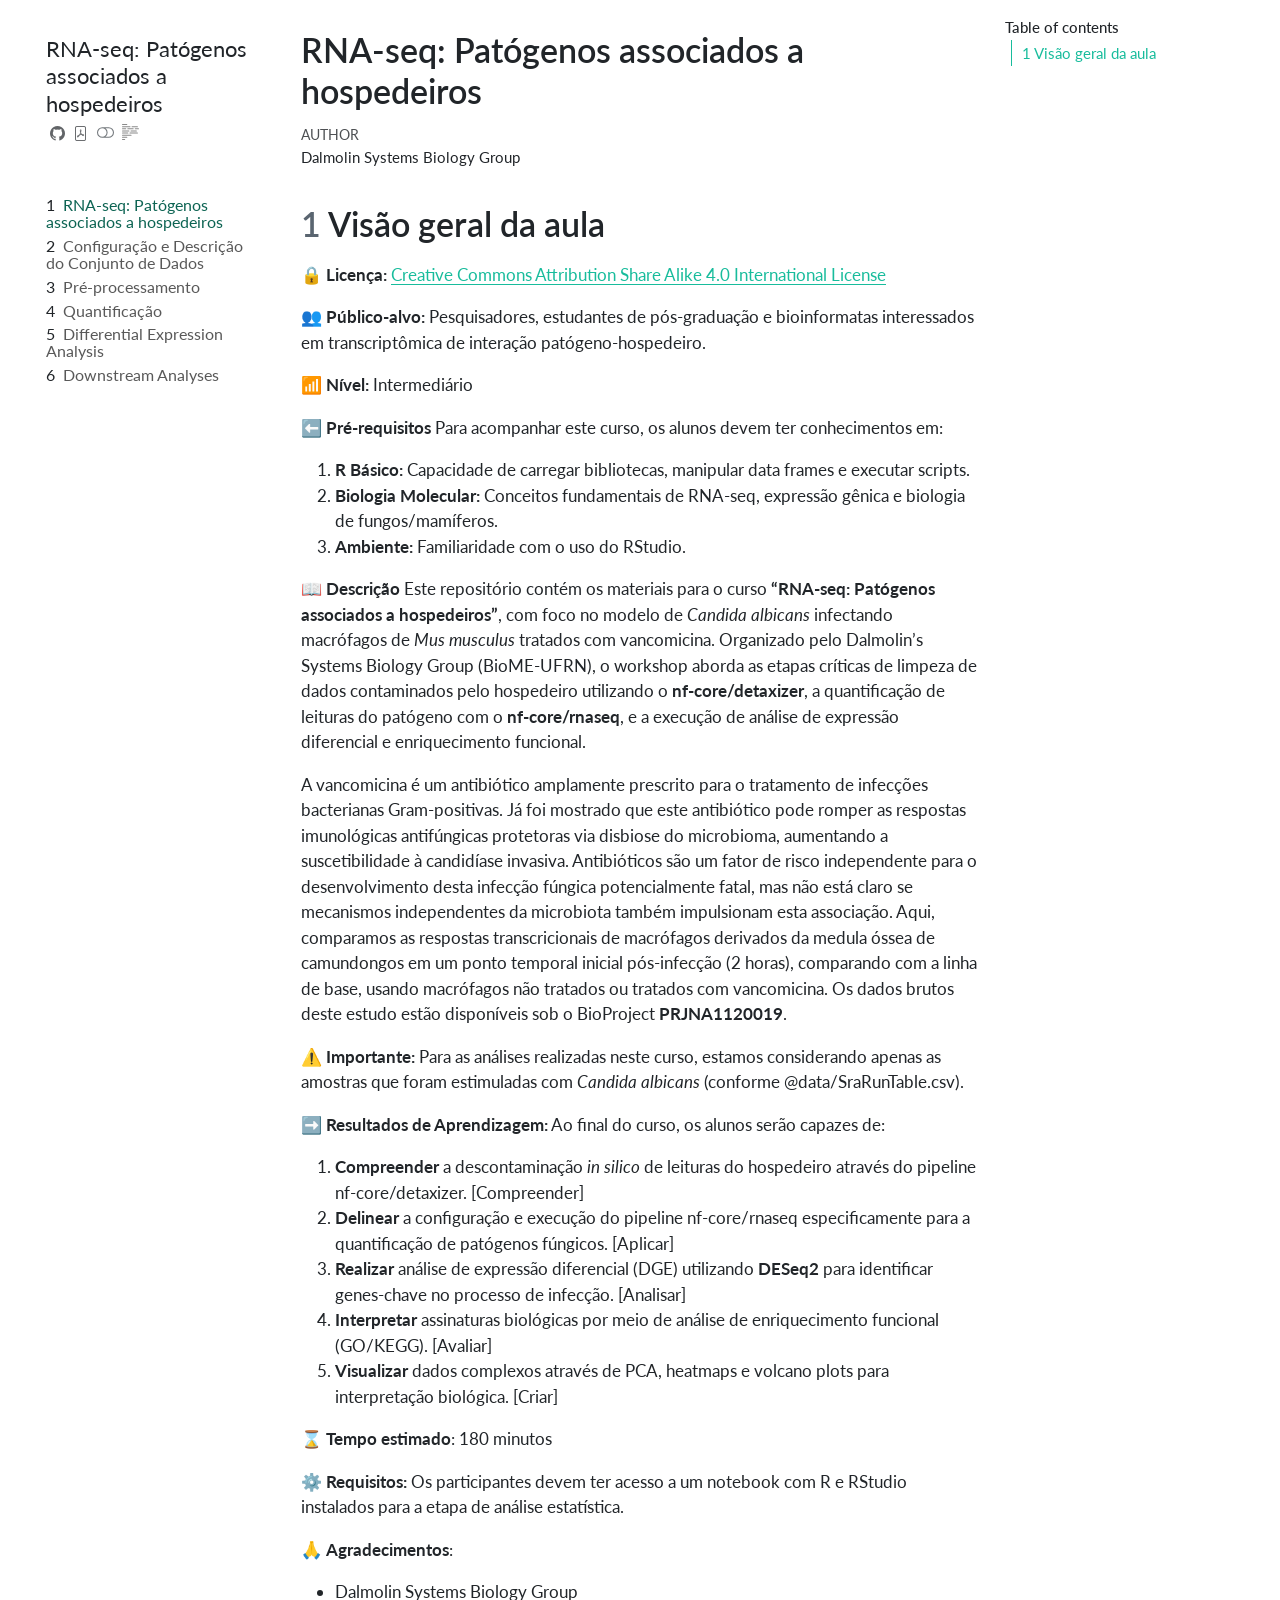
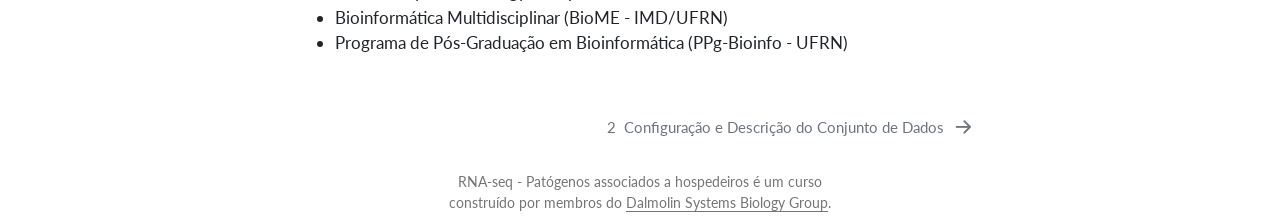
==== docs/index.html @ 71cc424e "Adicionar seções 1 e 2 + imagens" ====
<!DOCTYPE html>
<html xmlns="http://www.w3.org/1999/xhtml" lang="en" xml:lang="en"><head>

<meta charset="utf-8">
<meta name="generator" content="quarto-1.9.14">

<meta name="viewport" content="width=device-width, initial-scale=1.0, user-scalable=yes">

<meta name="author" content="Dalmolin Systems Biology Group">

<title>RNA-seq: Patógenos associados a hospedeiros</title>
<style>
code{white-space: pre-wrap;}
span.smallcaps{font-variant: small-caps;}
div.columns{display: flex; gap: min(4vw, 1.5em);}
div.column{flex: auto; overflow-x: auto;}
div.hanging-indent{margin-left: 1.5em; text-indent: -1.5em;}
ul.task-list{list-style: none;}
ul.task-list li input[type="checkbox"] {
  width: 0.8em;
  margin: 0 0.8em 0.2em -1em; /* quarto-specific, see https://github.com/quarto-dev/quarto-cli/issues/4556 */ 
  vertical-align: middle;
}
</style>


<script src="site_libs/quarto-nav/quarto-nav.js"></script>
<script src="site_libs/quarto-nav/headroom.min.js"></script>
<script src="site_libs/clipboard/clipboard.min.js"></script>
<script src="site_libs/quarto-search/autocomplete.umd.js"></script>
<script src="site_libs/quarto-search/fuse.min.js"></script>
<script src="site_libs/quarto-search/quarto-search.js"></script>
<meta name="quarto:offset" content="./">
<link href="./analysis/00_setup.html" rel="next">
<link href="./content/images/dalmolin_icon.svg" rel="icon" type="image/svg+xml">
<script src="site_libs/quarto-html/quarto.js" type="module"></script>
<script src="site_libs/quarto-html/tabsets/tabsets.js" type="module"></script>
<script src="site_libs/quarto-html/axe/axe-check.js" type="module"></script>
<script src="site_libs/quarto-html/popper.min.js"></script>
<script src="site_libs/quarto-html/tippy.umd.min.js"></script>
<script src="site_libs/quarto-html/anchor.min.js"></script>
<link href="site_libs/quarto-html/tippy.css" rel="stylesheet">
<link href="site_libs/quarto-html/quarto-syntax-highlighting-3485b2d93be123e8f777e710cba6c06e.css" rel="stylesheet" class="quarto-color-scheme" id="quarto-text-highlighting-styles">
<link href="site_libs/quarto-html/quarto-syntax-highlighting-dark-59ef0155341c95c0b31ded8cf1727339.css" rel="stylesheet" class="quarto-color-scheme quarto-color-alternate" id="quarto-text-highlighting-styles">
<link href="site_libs/quarto-html/quarto-syntax-highlighting-3485b2d93be123e8f777e710cba6c06e.css" rel="stylesheet" class="quarto-color-scheme-extra" id="quarto-text-highlighting-styles">
<script src="site_libs/bootstrap/bootstrap.min.js"></script>
<link href="site_libs/bootstrap/bootstrap-icons.css" rel="stylesheet">
<link href="site_libs/bootstrap/bootstrap-9bbd077d4201944d018d0c4cb6950598.min.css" rel="stylesheet" append-hash="true" class="quarto-color-scheme" id="quarto-bootstrap" data-mode="light">
<link href="site_libs/bootstrap/bootstrap-dark-19bb26631b5c8e2903ac015273b5d5f6.min.css" rel="stylesheet" append-hash="true" class="quarto-color-scheme quarto-color-alternate" id="quarto-bootstrap" data-mode="dark">
<link href="site_libs/bootstrap/bootstrap-9bbd077d4201944d018d0c4cb6950598.min.css" rel="stylesheet" append-hash="true" class="quarto-color-scheme-extra" id="quarto-bootstrap" data-mode="light">
<script id="quarto-search-options" type="application/json">{
  "location": "sidebar",
  "copy-button": false,
  "collapse-after": 3,
  "panel-placement": "start",
  "type": "textbox",
  "limit": 50,
  "keyboard-shortcut": [
    "f",
    "/",
    "s"
  ],
  "show-item-context": false,
  "language": {
    "search-no-results-text": "No results",
    "search-matching-documents-text": "matching documents",
    "search-copy-link-title": "Copy link to search",
    "search-hide-matches-text": "Hide additional matches",
    "search-more-match-text": "more match in this document",
    "search-more-matches-text": "more matches in this document",
    "search-clear-button-title": "Clear",
    "search-text-placeholder": "",
    "search-detached-cancel-button-title": "Cancel",
    "search-submit-button-title": "Submit",
    "search-label": "Search"
  }
}</script>


</head>

<body class="nav-sidebar floating quarto-light"><script id="quarto-html-before-body" type="application/javascript">
    const toggleBodyColorMode = (bsSheetEl) => {
      const mode = bsSheetEl.getAttribute("data-mode");
      const bodyEl = window.document.querySelector("body");
      if (mode === "dark") {
        bodyEl.classList.add("quarto-dark");
        bodyEl.classList.remove("quarto-light");
      } else {
        bodyEl.classList.add("quarto-light");
        bodyEl.classList.remove("quarto-dark");
      }
    }
    const toggleBodyColorPrimary = () => {
      const bsSheetEl = window.document.querySelector("link#quarto-bootstrap:not([rel=disabled-stylesheet])");
      if (bsSheetEl) {
        toggleBodyColorMode(bsSheetEl);
      }
    }
    const setColorSchemeToggle = (alternate) => {
      const toggles = window.document.querySelectorAll('.quarto-color-scheme-toggle');
      for (let i=0; i < toggles.length; i++) {
        const toggle = toggles[i];
        if (toggle) {
          if (alternate) {
            toggle.classList.add("alternate");
          } else {
            toggle.classList.remove("alternate");
          }
        }
      }
    };
    const toggleColorMode = (alternate) => {
      // Switch the stylesheets
      const primaryStylesheets = window.document.querySelectorAll('link.quarto-color-scheme:not(.quarto-color-alternate)');
      const alternateStylesheets = window.document.querySelectorAll('link.quarto-color-scheme.quarto-color-alternate');
      manageTransitions('#quarto-margin-sidebar .nav-link', false);
      if (alternate) {
        // note: dark is layered on light, we don't disable primary!
        enableStylesheet(alternateStylesheets);
        for (const sheetNode of alternateStylesheets) {
          if (sheetNode.id === "quarto-bootstrap") {
            toggleBodyColorMode(sheetNode);
          }
        }
      } else {
        disableStylesheet(alternateStylesheets);
        enableStylesheet(primaryStylesheets)
        toggleBodyColorPrimary();
      }
      manageTransitions('#quarto-margin-sidebar .nav-link', true);
      // Switch the toggles
      setColorSchemeToggle(alternate)
      // Hack to workaround the fact that safari doesn't
      // properly recolor the scrollbar when toggling (#1455)
      if (navigator.userAgent.indexOf('Safari') > 0 && navigator.userAgent.indexOf('Chrome') == -1) {
        manageTransitions("body", false);
        window.scrollTo(0, 1);
        setTimeout(() => {
          window.scrollTo(0, 0);
          manageTransitions("body", true);
        }, 40);
      }
    }
    const disableStylesheet = (stylesheets) => {
      for (let i=0; i < stylesheets.length; i++) {
        const stylesheet = stylesheets[i];
        stylesheet.rel = 'disabled-stylesheet';
      }
    }
    const enableStylesheet = (stylesheets) => {
      for (let i=0; i < stylesheets.length; i++) {
        const stylesheet = stylesheets[i];
        if(stylesheet.rel !== 'stylesheet') { // for Chrome, which will still FOUC without this check
          stylesheet.rel = 'stylesheet';
        }
      }
    }
    const manageTransitions = (selector, allowTransitions) => {
      const els = window.document.querySelectorAll(selector);
      for (let i=0; i < els.length; i++) {
        const el = els[i];
        if (allowTransitions) {
          el.classList.remove('notransition');
        } else {
          el.classList.add('notransition');
        }
      }
    }
    const isFileUrl = () => {
      return window.location.protocol === 'file:';
    }
    const hasAlternateSentinel = () => {
      let styleSentinel = getColorSchemeSentinel();
      if (styleSentinel !== null) {
        return styleSentinel === "alternate";
      } else {
        return false;
      }
    }
    const setStyleSentinel = (alternate) => {
      const value = alternate ? "alternate" : "default";
      if (!isFileUrl()) {
        window.localStorage.setItem("quarto-color-scheme", value);
      } else {
        localAlternateSentinel = value;
      }
    }
    const getColorSchemeSentinel = () => {
      if (!isFileUrl()) {
        const storageValue = window.localStorage.getItem("quarto-color-scheme");
        return storageValue != null ? storageValue : localAlternateSentinel;
      } else {
        return localAlternateSentinel;
      }
    }
    const toggleGiscusIfUsed = (isAlternate, darkModeDefault) => {
      const baseTheme = document.querySelector('#giscus-base-theme')?.value ?? 'light';
      const alternateTheme = document.querySelector('#giscus-alt-theme')?.value ?? 'dark';
      let newTheme = '';
      if(authorPrefersDark) {
        newTheme = isAlternate ? baseTheme : alternateTheme;
      } else {
        newTheme = isAlternate ? alternateTheme : baseTheme;
      }
      const changeGiscusTheme = () => {
        // From: https://github.com/giscus/giscus/issues/336
        const sendMessage = (message) => {
          const iframe = document.querySelector('iframe.giscus-frame');
          if (!iframe) return;
          iframe.contentWindow.postMessage({ giscus: message }, 'https://giscus.app');
        }
        sendMessage({
          setConfig: {
            theme: newTheme
          }
        });
      }
      const isGiscussLoaded = window.document.querySelector('iframe.giscus-frame') !== null;
      if (isGiscussLoaded) {
        changeGiscusTheme();
      }
    };
    const authorPrefersDark = false;
    const darkModeDefault = authorPrefersDark;
      document.querySelector('link#quarto-text-highlighting-styles.quarto-color-scheme-extra').rel = 'disabled-stylesheet';
      document.querySelector('link#quarto-bootstrap.quarto-color-scheme-extra').rel = 'disabled-stylesheet';
    let localAlternateSentinel = darkModeDefault ? 'alternate' : 'default';
    // Dark / light mode switch
    window.quartoToggleColorScheme = () => {
      // Read the current dark / light value
      let toAlternate = !hasAlternateSentinel();
      toggleColorMode(toAlternate);
      setStyleSentinel(toAlternate);
      toggleGiscusIfUsed(toAlternate, darkModeDefault);
      window.dispatchEvent(new Event('resize'));
    };
    // Switch to dark mode if need be
    if (hasAlternateSentinel()) {
      toggleColorMode(true);
    } else {
      toggleColorMode(false);
    }
  </script>

<div id="quarto-search-results"></div>
  <header id="quarto-header" class="headroom fixed-top">
  <nav class="quarto-secondary-nav">
    <div class="container-fluid d-flex">
      <button type="button" class="quarto-btn-toggle btn" data-bs-toggle="collapse" role="button" data-bs-target=".quarto-sidebar-collapse-item" aria-controls="quarto-sidebar" aria-expanded="false" aria-label="Toggle sidebar navigation" onclick="if (window.quartoToggleHeadroom) { window.quartoToggleHeadroom(); }">
        <i class="bi bi-layout-text-sidebar-reverse"></i>
      </button>
        <nav class="quarto-page-breadcrumbs" aria-label="breadcrumb"><ol class="breadcrumb"><li class="breadcrumb-item"><a href="./index.html"><span class="chapter-number">1</span>&nbsp; <span class="chapter-title">RNA-seq: Patógenos associados a hospedeiros</span></a></li></ol></nav>
        <a class="flex-grow-1" role="navigation" data-bs-toggle="collapse" data-bs-target=".quarto-sidebar-collapse-item" aria-controls="quarto-sidebar" aria-expanded="false" aria-label="Toggle sidebar navigation" onclick="if (window.quartoToggleHeadroom) { window.quartoToggleHeadroom(); }">      
        </a>
      <button type="button" class="btn quarto-search-button" aria-label="Search" onclick="window.quartoOpenSearch();">
        <i class="bi bi-search"></i>
      </button>
    </div>
  </nav>
</header>
<!-- content -->
<div id="quarto-content" class="quarto-container page-columns page-rows-contents page-layout-article">
<!-- sidebar -->
  <nav id="quarto-sidebar" class="sidebar collapse collapse-horizontal quarto-sidebar-collapse-item sidebar-navigation floating overflow-auto">
    <div class="pt-lg-2 mt-2 text-left sidebar-header">
    <div class="sidebar-title mb-0 py-0">
      <a href="./">RNA-seq: Patógenos associados a hospedeiros</a> 
        <div class="sidebar-tools-main tools-wide">
    <a href="https://github.com/dalmolingroup/rnaseq_pathogen" title="Source Code" class="quarto-navigation-tool px-1" aria-label="Source Code"><i class="bi bi-github"></i></a>
    <a href="./RNA-seq--Patógenos-associados-a-hospedeiros.pdf" title="Download PDF" class="quarto-navigation-tool px-1" aria-label="Download PDF"><i class="bi bi-file-pdf"></i></a>
  <a href="" class="quarto-color-scheme-toggle quarto-navigation-tool  px-1" onclick="window.quartoToggleColorScheme(); return false;" title="Toggle dark mode"><i class="bi"></i></a>
  <a href="" class="quarto-reader-toggle quarto-navigation-tool px-1" onclick="window.quartoToggleReader(); return false;" title="Toggle reader mode">
  <div class="quarto-reader-toggle-btn">
  <i class="bi"></i>
  </div>
</a>
</div>
    </div>
      </div>
        <div class="mt-2 flex-shrink-0 align-items-center">
        <div class="sidebar-search">
        <div id="quarto-search" class="" title="Search"></div>
        </div>
        </div>
    <div class="sidebar-menu-container"> 
    <ul class="list-unstyled mt-1">
        <li class="sidebar-item">
  <div class="sidebar-item-container"> 
  <a href="./index.html" class="sidebar-item-text sidebar-link active">
 <span class="menu-text"><span class="chapter-number">1</span>&nbsp; <span class="chapter-title">RNA-seq: Patógenos associados a hospedeiros</span></span></a>
  </div>
</li>
        <li class="sidebar-item">
  <div class="sidebar-item-container"> 
  <a href="./analysis/00_setup.html" class="sidebar-item-text sidebar-link">
 <span class="menu-text"><span class="chapter-number">2</span>&nbsp; <span class="chapter-title">Configuração e Descrição do Conjunto de Dados</span></span></a>
  </div>
</li>
        <li class="sidebar-item">
  <div class="sidebar-item-container"> 
  <a href="./analysis/01_preprocessing.html" class="sidebar-item-text sidebar-link">
 <span class="menu-text"><span class="chapter-number">3</span>&nbsp; <span class="chapter-title">Pré-processamento</span></span></a>
  </div>
</li>
        <li class="sidebar-item">
  <div class="sidebar-item-container"> 
  <a href="./analysis/02_quantification.html" class="sidebar-item-text sidebar-link">
 <span class="menu-text"><span class="chapter-number">4</span>&nbsp; <span class="chapter-title">Quantificação</span></span></a>
  </div>
</li>
        <li class="sidebar-item">
  <div class="sidebar-item-container"> 
  <a href="./analysis/03_differential_expression.html" class="sidebar-item-text sidebar-link">
 <span class="menu-text"><span class="chapter-number">5</span>&nbsp; <span class="chapter-title">Differential Expression Analysis</span></span></a>
  </div>
</li>
        <li class="sidebar-item">
  <div class="sidebar-item-container"> 
  <a href="./analysis/04_downstream_analyses.html" class="sidebar-item-text sidebar-link">
 <span class="menu-text"><span class="chapter-number">6</span>&nbsp; <span class="chapter-title">Downstream Analyses</span></span></a>
  </div>
</li>
    </ul>
    </div>
</nav>
<div id="quarto-sidebar-glass" class="quarto-sidebar-collapse-item" data-bs-toggle="collapse" data-bs-target=".quarto-sidebar-collapse-item"></div>
<!-- margin-sidebar -->
    <div id="quarto-margin-sidebar" class="sidebar margin-sidebar">
        <nav id="TOC" role="doc-toc" class="toc-active">
    <h2 id="toc-title">Table of contents</h2>
   
  <ul>
  <li><a href="#visão-geral-da-aula" id="toc-visão-geral-da-aula" class="nav-link active" data-scroll-target="#visão-geral-da-aula"><span class="header-section-number">1</span> Visão geral da aula</a></li>
  </ul>
</nav>
    </div>
<!-- main -->
<main class="content" id="quarto-document-content">


<header id="title-block-header" class="quarto-title-block default">
<div class="quarto-title">
<h1 class="title">RNA-seq: Patógenos associados a hospedeiros</h1>
</div>



<div class="quarto-title-meta">

    <div>
    <div class="quarto-title-meta-heading">Author</div>
    <div class="quarto-title-meta-contents">
             <p>Dalmolin Systems Biology Group </p>
          </div>
  </div>
    
  
    
  </div>
  


</header>


<section id="visão-geral-da-aula" class="level1" data-number="1">
<h1 data-number="1"><span class="header-section-number">1</span> Visão geral da aula</h1>
<p>🔒 <strong>Licença:</strong> <a href="https://creativecommons.org/licenses/by-sa/4.0/deed.en">Creative Commons Attribution Share Alike 4.0 International License</a></p>
<p>👥 <strong>Público-alvo:</strong> Pesquisadores, estudantes de pós-graduação e bioinformatas interessados em transcriptômica de interação patógeno-hospedeiro.</p>
<p>📶 <strong>Nível:</strong> Intermediário</p>
<p>⬅️ <strong>Pré-requisitos</strong> Para acompanhar este curso, os alunos devem ter conhecimentos em:</p>
<ol type="1">
<li><strong>R Básico:</strong> Capacidade de carregar bibliotecas, manipular data frames e executar scripts.</li>
<li><strong>Biologia Molecular:</strong> Conceitos fundamentais de RNA-seq, expressão gênica e biologia de fungos/mamíferos.</li>
<li><strong>Ambiente:</strong> Familiaridade com o uso do RStudio.</li>
</ol>
<p>📖 <strong>Descrição</strong> Este repositório contém os materiais para o curso <strong>“RNA-seq: Patógenos associados a hospedeiros”</strong>, com foco no modelo de <em>Candida albicans</em> infectando macrófagos de <em>Mus musculus</em> tratados com vancomicina. Organizado pelo Dalmolin’s Systems Biology Group (BioME-UFRN), o workshop aborda as etapas críticas de limpeza de dados contaminados pelo hospedeiro utilizando o <strong>nf-core/detaxizer</strong>, a quantificação de leituras do patógeno com o <strong>nf-core/rnaseq</strong>, e a execução de análise de expressão diferencial e enriquecimento funcional.</p>
<p>A vancomicina é um antibiótico amplamente prescrito para o tratamento de infecções bacterianas Gram-positivas. Já foi mostrado que este antibiótico pode romper as respostas imunológicas antifúngicas protetoras via disbiose do microbioma, aumentando a suscetibilidade à candidíase invasiva. Antibióticos são um fator de risco independente para o desenvolvimento desta infecção fúngica potencialmente fatal, mas não está claro se mecanismos independentes da microbiota também impulsionam esta associação. Aqui, comparamos as respostas transcricionais de macrófagos derivados da medula óssea de camundongos em um ponto temporal inicial pós-infecção (2 horas), comparando com a linha de base, usando macrófagos não tratados ou tratados com vancomicina. Os dados brutos deste estudo estão disponíveis sob o BioProject <strong>PRJNA1120019</strong>.</p>
<p>⚠️ <strong>Importante:</strong> Para as análises realizadas neste curso, estamos considerando apenas as amostras que foram estimuladas com <em>Candida albicans</em> (conforme <span class="citation" data-cites="data/SraRunTable.csv">@data/SraRunTable.csv</span>).</p>
<p>➡️ <strong>Resultados de Aprendizagem:</strong> Ao final do curso, os alunos serão capazes de:</p>
<ol type="1">
<li><strong>Compreender</strong> a descontaminação <em>in silico</em> de leituras do hospedeiro através do pipeline nf-core/detaxizer. [Compreender]</li>
<li><strong>Delinear</strong> a configuração e execução do pipeline nf-core/rnaseq especificamente para a quantificação de patógenos fúngicos. [Aplicar]</li>
<li><strong>Realizar</strong> análise de expressão diferencial (DGE) utilizando <strong>DESeq2</strong> para identificar genes-chave no processo de infecção. [Analisar]</li>
<li><strong>Interpretar</strong> assinaturas biológicas por meio de análise de enriquecimento funcional (GO/KEGG). [Avaliar]</li>
<li><strong>Visualizar</strong> dados complexos através de PCA, heatmaps e volcano plots para interpretação biológica. [Criar]</li>
</ol>
<p>⌛ <strong>Tempo estimado</strong>: 180 minutos</p>
<p>⚙️ <strong>Requisitos:</strong> Os participantes devem ter acesso a um notebook com R e RStudio instalados para a etapa de análise estatística.</p>
<p>🙏 <strong>Agradecimentos</strong>:</p>
<ul>
<li>Dalmolin Systems Biology Group</li>
<li>Bioinformática Multidisciplinar (BioME - IMD/UFRN)</li>
<li>Programa de Pós-Graduação em Bioinformática (PPg-Bioinfo - UFRN)</li>
</ul>


</section>

</main> <!-- /main -->
<script id="quarto-html-after-body" type="application/javascript">
  window.document.addEventListener("DOMContentLoaded", function (event) {
    // Ensure there is a toggle, if there isn't float one in the top right
    if (window.document.querySelector('.quarto-color-scheme-toggle') === null) {
      const a = window.document.createElement('a');
      a.classList.add('top-right');
      a.classList.add('quarto-color-scheme-toggle');
      a.href = "";
      a.onclick = function() { try { window.quartoToggleColorScheme(); } catch {} return false; };
      const i = window.document.createElement("i");
      i.classList.add('bi');
      a.appendChild(i);
      window.document.body.appendChild(a);
    }
    setColorSchemeToggle(hasAlternateSentinel())
    const icon = "";
    const anchorJS = new window.AnchorJS();
    anchorJS.options = {
      placement: 'right',
      icon: icon
    };
    anchorJS.add('.anchored');
    const isCodeAnnotation = (el) => {
      for (const clz of el.classList) {
        if (clz.startsWith('code-annotation-')) {                     
          return true;
        }
      }
      return false;
    }
    const onCopySuccess = function(e) {
      // button target
      const button = e.trigger;
      // don't keep focus
      button.blur();
      // flash "checked"
      button.classList.add('code-copy-button-checked');
      var currentTitle = button.getAttribute("title");
      button.setAttribute("title", "Copied!");
      let tooltip;
      if (window.bootstrap) {
        button.setAttribute("data-bs-toggle", "tooltip");
        button.setAttribute("data-bs-placement", "left");
        button.setAttribute("data-bs-title", "Copied!");
        tooltip = new bootstrap.Tooltip(button, 
          { trigger: "manual", 
            customClass: "code-copy-button-tooltip",
            offset: [0, -8]});
        tooltip.show();    
      }
      setTimeout(function() {
        if (tooltip) {
          tooltip.hide();
          button.removeAttribute("data-bs-title");
          button.removeAttribute("data-bs-toggle");
          button.removeAttribute("data-bs-placement");
        }
        button.setAttribute("title", currentTitle);
        button.classList.remove('code-copy-button-checked');
      }, 1000);
      // clear code selection
      e.clearSelection();
    }
    const getTextToCopy = function(trigger) {
      const outerScaffold = trigger.parentElement.cloneNode(true);
      const codeEl = outerScaffold.querySelector('code');
      for (const childEl of codeEl.children) {
        if (isCodeAnnotation(childEl)) {
          childEl.remove();
        }
      }
      return codeEl.innerText;
    }
    const clipboard = new window.ClipboardJS('.code-copy-button:not([data-in-quarto-modal])', {
      text: getTextToCopy
    });
    clipboard.on('success', onCopySuccess);
    if (window.document.getElementById('quarto-embedded-source-code-modal')) {
      const clipboardModal = new window.ClipboardJS('.code-copy-button[data-in-quarto-modal]', {
        text: getTextToCopy,
        container: window.document.getElementById('quarto-embedded-source-code-modal')
      });
      clipboardModal.on('success', onCopySuccess);
    }
      var localhostRegex = new RegExp(/^(?:http|https):\/\/localhost\:?[0-9]*\//);
      var mailtoRegex = new RegExp(/^mailto:/);
        var filterRegex = new RegExp("https:\/\/dalmolingroup\.imd\.ufrn\.br\/rnaseq_pathogen\/");
      var isInternal = (href) => {
          return filterRegex.test(href) || localhostRegex.test(href) || mailtoRegex.test(href);
      }
      // Inspect non-navigation links and adorn them if external
     var links = window.document.querySelectorAll('a[href]:not(.nav-link):not(.navbar-brand):not(.toc-action):not(.sidebar-link):not(.sidebar-item-toggle):not(.pagination-link):not(.no-external):not([aria-hidden]):not(.dropdown-item):not(.quarto-navigation-tool):not(.about-link)');
      for (var i=0; i<links.length; i++) {
        const link = links[i];
        if (!isInternal(link.href)) {
          // undo the damage that might have been done by quarto-nav.js in the case of
          // links that we want to consider external
          if (link.dataset.originalHref !== undefined) {
            link.href = link.dataset.originalHref;
          }
        }
      }
    function tippyHover(el, contentFn, onTriggerFn, onUntriggerFn) {
      const config = {
        allowHTML: true,
        maxWidth: 500,
        delay: 100,
        arrow: false,
        appendTo: function(el) {
            return el.parentElement;
        },
        interactive: true,
        interactiveBorder: 10,
        theme: 'quarto',
        placement: 'bottom-start',
      };
      if (contentFn) {
        config.content = contentFn;
      }
      if (onTriggerFn) {
        config.onTrigger = onTriggerFn;
      }
      if (onUntriggerFn) {
        config.onUntrigger = onUntriggerFn;
      }
      window.tippy(el, config); 
    }
    const noterefs = window.document.querySelectorAll('a[role="doc-noteref"]');
    for (var i=0; i<noterefs.length; i++) {
      const ref = noterefs[i];
      tippyHover(ref, function() {
        // use id or data attribute instead here
        let href = ref.getAttribute('data-footnote-href') || ref.getAttribute('href');
        try { href = new URL(href).hash; } catch {}
        const id = href.replace(/^#\/?/, "");
        const note = window.document.getElementById(id);
        if (note) {
          return note.innerHTML;
        } else {
          return "";
        }
      });
    }
    const xrefs = window.document.querySelectorAll('a.quarto-xref');
    const processXRef = (id, note) => {
      // Strip column container classes
      const stripColumnClz = (el) => {
        el.classList.remove("page-full", "page-columns");
        if (el.children) {
          for (const child of el.children) {
            stripColumnClz(child);
          }
        }
      }
      stripColumnClz(note)
      if (id === null || id.startsWith('sec-')) {
        // Special case sections, only their first couple elements
        const container = document.createElement("div");
        if (note.children && note.children.length > 2) {
          container.appendChild(note.children[0].cloneNode(true));
          for (let i = 1; i < note.children.length; i++) {
            const child = note.children[i];
            if (child.tagName === "P" && child.innerText === "") {
              continue;
            } else {
              container.appendChild(child.cloneNode(true));
              break;
            }
          }
          if (window.Quarto?.typesetMath) {
            window.Quarto.typesetMath(container);
          }
          return container.innerHTML
        } else {
          if (window.Quarto?.typesetMath) {
            window.Quarto.typesetMath(note);
          }
          return note.innerHTML;
        }
      } else {
        // Remove any anchor links if they are present
        const anchorLink = note.querySelector('a.anchorjs-link');
        if (anchorLink) {
          anchorLink.remove();
        }
        if (window.Quarto?.typesetMath) {
          window.Quarto.typesetMath(note);
        }
        if (note.classList.contains("callout")) {
          return note.outerHTML;
        } else {
          return note.innerHTML;
        }
      }
    }
    for (var i=0; i<xrefs.length; i++) {
      const xref = xrefs[i];
      tippyHover(xref, undefined, function(instance) {
        instance.disable();
        let url = xref.getAttribute('href');
        let hash = undefined; 
        if (url.startsWith('#')) {
          hash = url;
        } else {
          try { hash = new URL(url).hash; } catch {}
        }
        if (hash) {
          const id = hash.replace(/^#\/?/, "");
          const note = window.document.getElementById(id);
          if (note !== null) {
            try {
              const html = processXRef(id, note.cloneNode(true));
              instance.setContent(html);
            } finally {
              instance.enable();
              instance.show();
            }
          } else {
            // See if we can fetch this
            fetch(url.split('#')[0])
            .then(res => res.text())
            .then(html => {
              const parser = new DOMParser();
              const htmlDoc = parser.parseFromString(html, "text/html");
              const note = htmlDoc.getElementById(id);
              if (note !== null) {
                const html = processXRef(id, note);
                instance.setContent(html);
              } 
            }).finally(() => {
              instance.enable();
              instance.show();
            });
          }
        } else {
          // See if we can fetch a full url (with no hash to target)
          // This is a special case and we should probably do some content thinning / targeting
          fetch(url)
          .then(res => res.text())
          .then(html => {
            const parser = new DOMParser();
            const htmlDoc = parser.parseFromString(html, "text/html");
            const note = htmlDoc.querySelector('main.content');
            if (note !== null) {
              // This should only happen for chapter cross references
              // (since there is no id in the URL)
              // remove the first header
              if (note.children.length > 0 && note.children[0].tagName === "HEADER") {
                note.children[0].remove();
              }
              const html = processXRef(null, note);
              instance.setContent(html);
            } 
          }).finally(() => {
            instance.enable();
            instance.show();
          });
        }
      }, function(instance) {
      });
    }
        let selectedAnnoteEl;
        const selectorForAnnotation = ( cell, annotation) => {
          let cellAttr = 'data-code-cell="' + cell + '"';
          let lineAttr = 'data-code-annotation="' +  annotation + '"';
          const selector = 'span[' + cellAttr + '][' + lineAttr + ']';
          return selector;
        }
        const selectCodeLines = (annoteEl) => {
          const doc = window.document;
          const targetCell = annoteEl.getAttribute("data-target-cell");
          const targetAnnotation = annoteEl.getAttribute("data-target-annotation");
          const annoteSpan = window.document.querySelector(selectorForAnnotation(targetCell, targetAnnotation));
          const lines = annoteSpan.getAttribute("data-code-lines").split(",");
          const lineIds = lines.map((line) => {
            return targetCell + "-" + line;
          })
          let top = null;
          let height = null;
          let parent = null;
          if (lineIds.length > 0) {
              //compute the position of the single el (top and bottom and make a div)
              const el = window.document.getElementById(lineIds[0]);
              top = el.offsetTop;
              height = el.offsetHeight;
              parent = el.parentElement.parentElement;
            if (lineIds.length > 1) {
              const lastEl = window.document.getElementById(lineIds[lineIds.length - 1]);
              const bottom = lastEl.offsetTop + lastEl.offsetHeight;
              height = bottom - top;
            }
            if (top !== null && height !== null && parent !== null) {
              // cook up a div (if necessary) and position it 
              let div = window.document.getElementById("code-annotation-line-highlight");
              if (div === null) {
                div = window.document.createElement("div");
                div.setAttribute("id", "code-annotation-line-highlight");
                div.style.position = 'absolute';
                parent.appendChild(div);
              }
              div.style.top = top - 2 + "px";
              div.style.height = height + 4 + "px";
              div.style.left = 0;
              let gutterDiv = window.document.getElementById("code-annotation-line-highlight-gutter");
              if (gutterDiv === null) {
                gutterDiv = window.document.createElement("div");
                gutterDiv.setAttribute("id", "code-annotation-line-highlight-gutter");
                gutterDiv.style.position = 'absolute';
                const codeCell = window.document.getElementById(targetCell);
                const gutter = codeCell.querySelector('.code-annotation-gutter');
                gutter.appendChild(gutterDiv);
              }
              gutterDiv.style.top = top - 2 + "px";
              gutterDiv.style.height = height + 4 + "px";
            }
            selectedAnnoteEl = annoteEl;
          }
        };
        const unselectCodeLines = () => {
          const elementsIds = ["code-annotation-line-highlight", "code-annotation-line-highlight-gutter"];
          elementsIds.forEach((elId) => {
            const div = window.document.getElementById(elId);
            if (div) {
              div.remove();
            }
          });
          selectedAnnoteEl = undefined;
        };
          // Handle positioning of the toggle
      window.addEventListener(
        "resize",
        throttle(() => {
          elRect = undefined;
          if (selectedAnnoteEl) {
            selectCodeLines(selectedAnnoteEl);
          }
        }, 10)
      );
      function throttle(fn, ms) {
      let throttle = false;
      let timer;
        return (...args) => {
          if(!throttle) { // first call gets through
              fn.apply(this, args);
              throttle = true;
          } else { // all the others get throttled
              if(timer) clearTimeout(timer); // cancel #2
              timer = setTimeout(() => {
                fn.apply(this, args);
                timer = throttle = false;
              }, ms);
          }
        };
      }
        // Attach click handler to the DT
        const annoteDls = window.document.querySelectorAll('dt[data-target-cell]');
        for (const annoteDlNode of annoteDls) {
          annoteDlNode.addEventListener('click', (event) => {
            const clickedEl = event.target;
            if (clickedEl !== selectedAnnoteEl) {
              unselectCodeLines();
              const activeEl = window.document.querySelector('dt[data-target-cell].code-annotation-active');
              if (activeEl) {
                activeEl.classList.remove('code-annotation-active');
              }
              selectCodeLines(clickedEl);
              clickedEl.classList.add('code-annotation-active');
            } else {
              // Unselect the line
              unselectCodeLines();
              clickedEl.classList.remove('code-annotation-active');
            }
          });
        }
    const findCites = (el) => {
      const parentEl = el.parentElement;
      if (parentEl) {
        const cites = parentEl.dataset.cites;
        if (cites) {
          return {
            el,
            cites: cites.split(' ')
          };
        } else {
          return findCites(el.parentElement)
        }
      } else {
        return undefined;
      }
    };
    var bibliorefs = window.document.querySelectorAll('a[role="doc-biblioref"]');
    for (var i=0; i<bibliorefs.length; i++) {
      const ref = bibliorefs[i];
      const citeInfo = findCites(ref);
      if (citeInfo) {
        tippyHover(citeInfo.el, function() {
          var popup = window.document.createElement('div');
          citeInfo.cites.forEach(function(cite) {
            var citeDiv = window.document.createElement('div');
            citeDiv.classList.add('hanging-indent');
            citeDiv.classList.add('csl-entry');
            var biblioDiv = window.document.getElementById('ref-' + cite);
            if (biblioDiv) {
              citeDiv.innerHTML = biblioDiv.innerHTML;
            }
            popup.appendChild(citeDiv);
          });
          return popup.innerHTML;
        });
      }
    }
  });
  </script>
<nav class="page-navigation">
  <div class="nav-page nav-page-previous">
  </div>
  <div class="nav-page nav-page-next">
      <a href="./analysis/00_setup.html" class="pagination-link" aria-label="Configuração e Descrição do Conjunto de Dados">
        <span class="nav-page-text"><span class="chapter-number">2</span>&nbsp; <span class="chapter-title">Configuração e Descrição do Conjunto de Dados</span></span> <i class="bi bi-arrow-right-short"></i>
      </a>
  </div>
</nav>
</div> <!-- /content -->
<footer class="footer">
  <div class="nav-footer">
    <div class="nav-footer-left">
      &nbsp;
    </div>   
    <div class="nav-footer-center">
<p>RNA-seq - Patógenos associados a hospedeiros é um curso construído por membros do <a href="https://dalmolingroup.imd.ufrn.br/">Dalmolin Systems Biology Group</a>.</p>
</div>
    <div class="nav-footer-right">
      &nbsp;
    </div>
  </div>
</footer>




</body></html>
---- docs/site_libs/quarto-html/tippy.css ----
.tippy-box[data-animation=fade][data-state=hidden]{opacity:0}[data-tippy-root]{max-width:calc(100vw - 10px)}.tippy-box{position:relative;background-color:#333;color:#fff;border-radius:4px;font-size:14px;line-height:1.4;white-space:normal;outline:0;transition-property:transform,visibility,opacity}.tippy-box[data-placement^=top]>.tippy-arrow{bottom:0}.tippy-box[data-placement^=top]>.tippy-arrow:before{bottom:-7px;left:0;border-width:8px 8px 0;border-top-color:initial;transform-origin:center top}.tippy-box[data-placement^=bottom]>.tippy-arrow{top:0}.tippy-box[data-placement^=bottom]>.tippy-arrow:before{top:-7px;left:0;border-width:0 8px 8px;border-bottom-color:initial;transform-origin:center bottom}.tippy-box[data-placement^=left]>.tippy-arrow{right:0}.tippy-box[data-placement^=left]>.tippy-arrow:before{border-width:8px 0 8px 8px;border-left-color:initial;right:-7px;transform-origin:center left}.tippy-box[data-placement^=right]>.tippy-arrow{left:0}.tippy-box[data-placement^=right]>.tippy-arrow:before{left:-7px;border-width:8px 8px 8px 0;border-right-color:initial;transform-origin:center right}.tippy-box[data-inertia][data-state=visible]{transition-timing-function:cubic-bezier(.54,1.5,.38,1.11)}.tippy-arrow{width:16px;height:16px;color:#333}.tippy-arrow:before{content:"";position:absolute;border-color:transparent;border-style:solid}.tippy-content{position:relative;padding:5px 9px;z-index:1}
---- docs/site_libs/quarto-html/quarto-syntax-highlighting-3485b2d93be123e8f777e710cba6c06e.css ----
/* quarto syntax highlight colors */
:root {
  --quarto-hl-al-color: #ff5555;
  --quarto-hl-an-color: #6a737d;
  --quarto-hl-at-color: #d73a49;
  --quarto-hl-bn-color: #005cc5;
  --quarto-hl-bu-color: #d73a49;
  --quarto-hl-ch-color: #032f62;
  --quarto-hl-co-color: #6a737d;
  --quarto-hl-cv-color: #6a737d;
  --quarto-hl-cn-color: #005cc5;
  --quarto-hl-cf-color: #d73a49;
  --quarto-hl-dt-color: #d73a49;
  --quarto-hl-dv-color: #005cc5;
  --quarto-hl-do-color: #6a737d;
  --quarto-hl-er-color: #ff5555;
  --quarto-hl-ex-color: #d73a49;
  --quarto-hl-fl-color: #005cc5;
  --quarto-hl-fu-color: #6f42c1;
  --quarto-hl-im-color: #032f62;
  --quarto-hl-in-color: #6a737d;
  --quarto-hl-kw-color: #d73a49;
  --quarto-hl-op-color: #24292e;
  --quarto-hl-pp-color: #d73a49;
  --quarto-hl-re-color: #6a737d;
  --quarto-hl-sc-color: #005cc5;
  --quarto-hl-ss-color: #032f62;
  --quarto-hl-st-color: #032f62;
  --quarto-hl-va-color: #e36209;
  --quarto-hl-vs-color: #032f62;
  --quarto-hl-wa-color: #ff5555;
}

/* other quarto variables */
:root {
  --quarto-font-monospace: SFMono-Regular, Menlo, Monaco, Consolas, "Liberation Mono", "Courier New", monospace;
}

/* syntax highlight based on Pandoc's rules */
pre > code.sourceCode > span {
  color: #24292e;
}

code.sourceCode > span {
  color: #24292e;
}

div.sourceCode,
div.sourceCode pre.sourceCode {
  color: #24292e;
}

/* Normal */
code span {
  color: #24292e;
}

/* Alert */
code span.al {
  font-weight: bold;
  color: #ff5555;
}

/* Annotation */
code span.an {
  color: #6a737d;
}

/* Attribute */
code span.at {
  color: #d73a49;
}

/* BaseN */
code span.bn {
  color: #005cc5;
}

/* BuiltIn */
code span.bu {
  color: #d73a49;
}

/* ControlFlow */
code span.cf {
  color: #d73a49;
}

/* Char */
code span.ch {
  color: #032f62;
}

/* Constant */
code span.cn {
  color: #005cc5;
}

/* Comment */
code span.co {
  color: #6a737d;
}

/* CommentVar */
code span.cv {
  color: #6a737d;
}

/* Documentation */
code span.do {
  color: #6a737d;
}

/* DataType */
code span.dt {
  color: #d73a49;
}

/* DecVal */
code span.dv {
  color: #005cc5;
}

/* Error */
code span.er {
  color: #ff5555;
  text-decoration: underline;
}

/* Extension */
code span.ex {
  font-weight: bold;
  color: #d73a49;
}

/* Float */
code span.fl {
  color: #005cc5;
}

/* Function */
code span.fu {
  color: #6f42c1;
}

/* Import */
code span.im {
  color: #032f62;
}

/* Information */
code span.in {
  color: #6a737d;
}

/* Keyword */
code span.kw {
  color: #d73a49;
}

/* Operator */
code span.op {
  color: #24292e;
}

/* Preprocessor */
code span.pp {
  color: #d73a49;
}

/* RegionMarker */
code span.re {
  color: #6a737d;
}

/* SpecialChar */
code span.sc {
  color: #005cc5;
}

/* SpecialString */
code span.ss {
  color: #032f62;
}

/* String */
code span.st {
  color: #032f62;
}

/* Variable */
code span.va {
  color: #e36209;
}

/* VerbatimString */
code span.vs {
  color: #032f62;
}

/* Warning */
code span.wa {
  color: #ff5555;
}

.prevent-inlining {
  content: "</";
}

/*# sourceMappingURL=d868ee82222252b6bde2237e7c67f22d.css.map */
---- docs/site_libs/quarto-html/quarto-syntax-highlighting-dark-59ef0155341c95c0b31ded8cf1727339.css ----
/* quarto syntax highlight colors */
:root {
  --quarto-hl-al-color: #ff5555;
  --quarto-hl-an-color: #6a737d;
  --quarto-hl-at-color: #f97583;
  --quarto-hl-bn-color: #79b8ff;
  --quarto-hl-bu-color: #f97583;
  --quarto-hl-ch-color: #9ecbff;
  --quarto-hl-co-color: #6a737d;
  --quarto-hl-cv-color: #6a737d;
  --quarto-hl-cn-color: #79b8ff;
  --quarto-hl-cf-color: #f97583;
  --quarto-hl-dt-color: #f97583;
  --quarto-hl-dv-color: #79b8ff;
  --quarto-hl-do-color: #6a737d;
  --quarto-hl-er-color: #ff5555;
  --quarto-hl-ex-color: #f97583;
  --quarto-hl-fl-color: #79b8ff;
  --quarto-hl-fu-color: #b392f0;
  --quarto-hl-im-color: #9ecbff;
  --quarto-hl-in-color: #6a737d;
  --quarto-hl-kw-color: #f97583;
  --quarto-hl-op-color: #e1e4e8;
  --quarto-hl-pp-color: #f97583;
  --quarto-hl-re-color: #6a737d;
  --quarto-hl-sc-color: #79b8ff;
  --quarto-hl-ss-color: #9ecbff;
  --quarto-hl-st-color: #9ecbff;
  --quarto-hl-va-color: #ffab70;
  --quarto-hl-vs-color: #9ecbff;
  --quarto-hl-wa-color: #ff5555;
}

/* other quarto variables */
:root {
  --quarto-font-monospace: SFMono-Regular, Menlo, Monaco, Consolas, "Liberation Mono", "Courier New", monospace;
}

/* syntax highlight based on Pandoc's rules */
pre > code.sourceCode > span {
  color: #e1e4e8;
}

code.sourceCode > span {
  color: #e1e4e8;
}

div.sourceCode,
div.sourceCode pre.sourceCode {
  color: #e1e4e8;
}

/* Normal */
code span {
  color: #e1e4e8;
}

/* Alert */
code span.al {
  font-weight: bold;
  color: #ff5555;
}

/* Annotation */
code span.an {
  color: #6a737d;
}

/* Attribute */
code span.at {
  color: #f97583;
}

/* BaseN */
code span.bn {
  color: #79b8ff;
}

/* BuiltIn */
code span.bu {
  color: #f97583;
}

/* ControlFlow */
code span.cf {
  color: #f97583;
}

/* Char */
code span.ch {
  color: #9ecbff;
}

/* Constant */
code span.cn {
  color: #79b8ff;
}

/* Comment */
code span.co {
  color: #6a737d;
}

/* CommentVar */
code span.cv {
  color: #6a737d;
}

/* Documentation */
code span.do {
  color: #6a737d;
}

/* DataType */
code span.dt {
  color: #f97583;
}

/* DecVal */
code span.dv {
  color: #79b8ff;
}

/* Error */
code span.er {
  color: #ff5555;
  text-decoration: underline;
}

/* Extension */
code span.ex {
  font-weight: bold;
  color: #f97583;
}

/* Float */
code span.fl {
  color: #79b8ff;
}

/* Function */
code span.fu {
  color: #b392f0;
}

/* Import */
code span.im {
  color: #9ecbff;
}

/* Information */
code span.in {
  color: #6a737d;
}

/* Keyword */
code span.kw {
  color: #f97583;
}

/* Operator */
code span.op {
  color: #e1e4e8;
}

/* Preprocessor */
code span.pp {
  color: #f97583;
}

/* RegionMarker */
code span.re {
  color: #6a737d;
}

/* SpecialChar */
code span.sc {
  color: #79b8ff;
}

/* SpecialString */
code span.ss {
  color: #9ecbff;
}

/* String */
code span.st {
  color: #9ecbff;
}

/* Variable */
code span.va {
  color: #ffab70;
}

/* VerbatimString */
code span.vs {
  color: #9ecbff;
}

/* Warning */
code span.wa {
  color: #ff5555;
}

.prevent-inlining {
  content: "</";
}

/*# sourceMappingURL=abf94175221019398070f9378c6a4399.css.map */
---- docs/site_libs/quarto-html/quarto-syntax-highlighting-3485b2d93be123e8f777e710cba6c06e.css ----
/* quarto syntax highlight colors */
:root {
  --quarto-hl-al-color: #ff5555;
  --quarto-hl-an-color: #6a737d;
  --quarto-hl-at-color: #d73a49;
  --quarto-hl-bn-color: #005cc5;
  --quarto-hl-bu-color: #d73a49;
  --quarto-hl-ch-color: #032f62;
  --quarto-hl-co-color: #6a737d;
  --quarto-hl-cv-color: #6a737d;
  --quarto-hl-cn-color: #005cc5;
  --quarto-hl-cf-color: #d73a49;
  --quarto-hl-dt-color: #d73a49;
  --quarto-hl-dv-color: #005cc5;
  --quarto-hl-do-color: #6a737d;
  --quarto-hl-er-color: #ff5555;
  --quarto-hl-ex-color: #d73a49;
  --quarto-hl-fl-color: #005cc5;
  --quarto-hl-fu-color: #6f42c1;
  --quarto-hl-im-color: #032f62;
  --quarto-hl-in-color: #6a737d;
  --quarto-hl-kw-color: #d73a49;
  --quarto-hl-op-color: #24292e;
  --quarto-hl-pp-color: #d73a49;
  --quarto-hl-re-color: #6a737d;
  --quarto-hl-sc-color: #005cc5;
  --quarto-hl-ss-color: #032f62;
  --quarto-hl-st-color: #032f62;
  --quarto-hl-va-color: #e36209;
  --quarto-hl-vs-color: #032f62;
  --quarto-hl-wa-color: #ff5555;
}

/* other quarto variables */
:root {
  --quarto-font-monospace: SFMono-Regular, Menlo, Monaco, Consolas, "Liberation Mono", "Courier New", monospace;
}

/* syntax highlight based on Pandoc's rules */
pre > code.sourceCode > span {
  color: #24292e;
}

code.sourceCode > span {
  color: #24292e;
}

div.sourceCode,
div.sourceCode pre.sourceCode {
  color: #24292e;
}

/* Normal */
code span {
  color: #24292e;
}

/* Alert */
code span.al {
  font-weight: bold;
  color: #ff5555;
}

/* Annotation */
code span.an {
  color: #6a737d;
}

/* Attribute */
code span.at {
  color: #d73a49;
}

/* BaseN */
code span.bn {
  color: #005cc5;
}

/* BuiltIn */
code span.bu {
  color: #d73a49;
}

/* ControlFlow */
code span.cf {
  color: #d73a49;
}

/* Char */
code span.ch {
  color: #032f62;
}

/* Constant */
code span.cn {
  color: #005cc5;
}

/* Comment */
code span.co {
  color: #6a737d;
}

/* CommentVar */
code span.cv {
  color: #6a737d;
}

/* Documentation */
code span.do {
  color: #6a737d;
}

/* DataType */
code span.dt {
  color: #d73a49;
}

/* DecVal */
code span.dv {
  color: #005cc5;
}

/* Error */
code span.er {
  color: #ff5555;
  text-decoration: underline;
}

/* Extension */
code span.ex {
  font-weight: bold;
  color: #d73a49;
}

/* Float */
code span.fl {
  color: #005cc5;
}

/* Function */
code span.fu {
  color: #6f42c1;
}

/* Import */
code span.im {
  color: #032f62;
}

/* Information */
code span.in {
  color: #6a737d;
}

/* Keyword */
code span.kw {
  color: #d73a49;
}

/* Operator */
code span.op {
  color: #24292e;
}

/* Preprocessor */
code span.pp {
  color: #d73a49;
}

/* RegionMarker */
code span.re {
  color: #6a737d;
}

/* SpecialChar */
code span.sc {
  color: #005cc5;
}

/* SpecialString */
code span.ss {
  color: #032f62;
}

/* String */
code span.st {
  color: #032f62;
}

/* Variable */
code span.va {
  color: #e36209;
}

/* VerbatimString */
code span.vs {
  color: #032f62;
}

/* Warning */
code span.wa {
  color: #ff5555;
}

.prevent-inlining {
  content: "</";
}

/*# sourceMappingURL=d868ee82222252b6bde2237e7c67f22d.css.map */
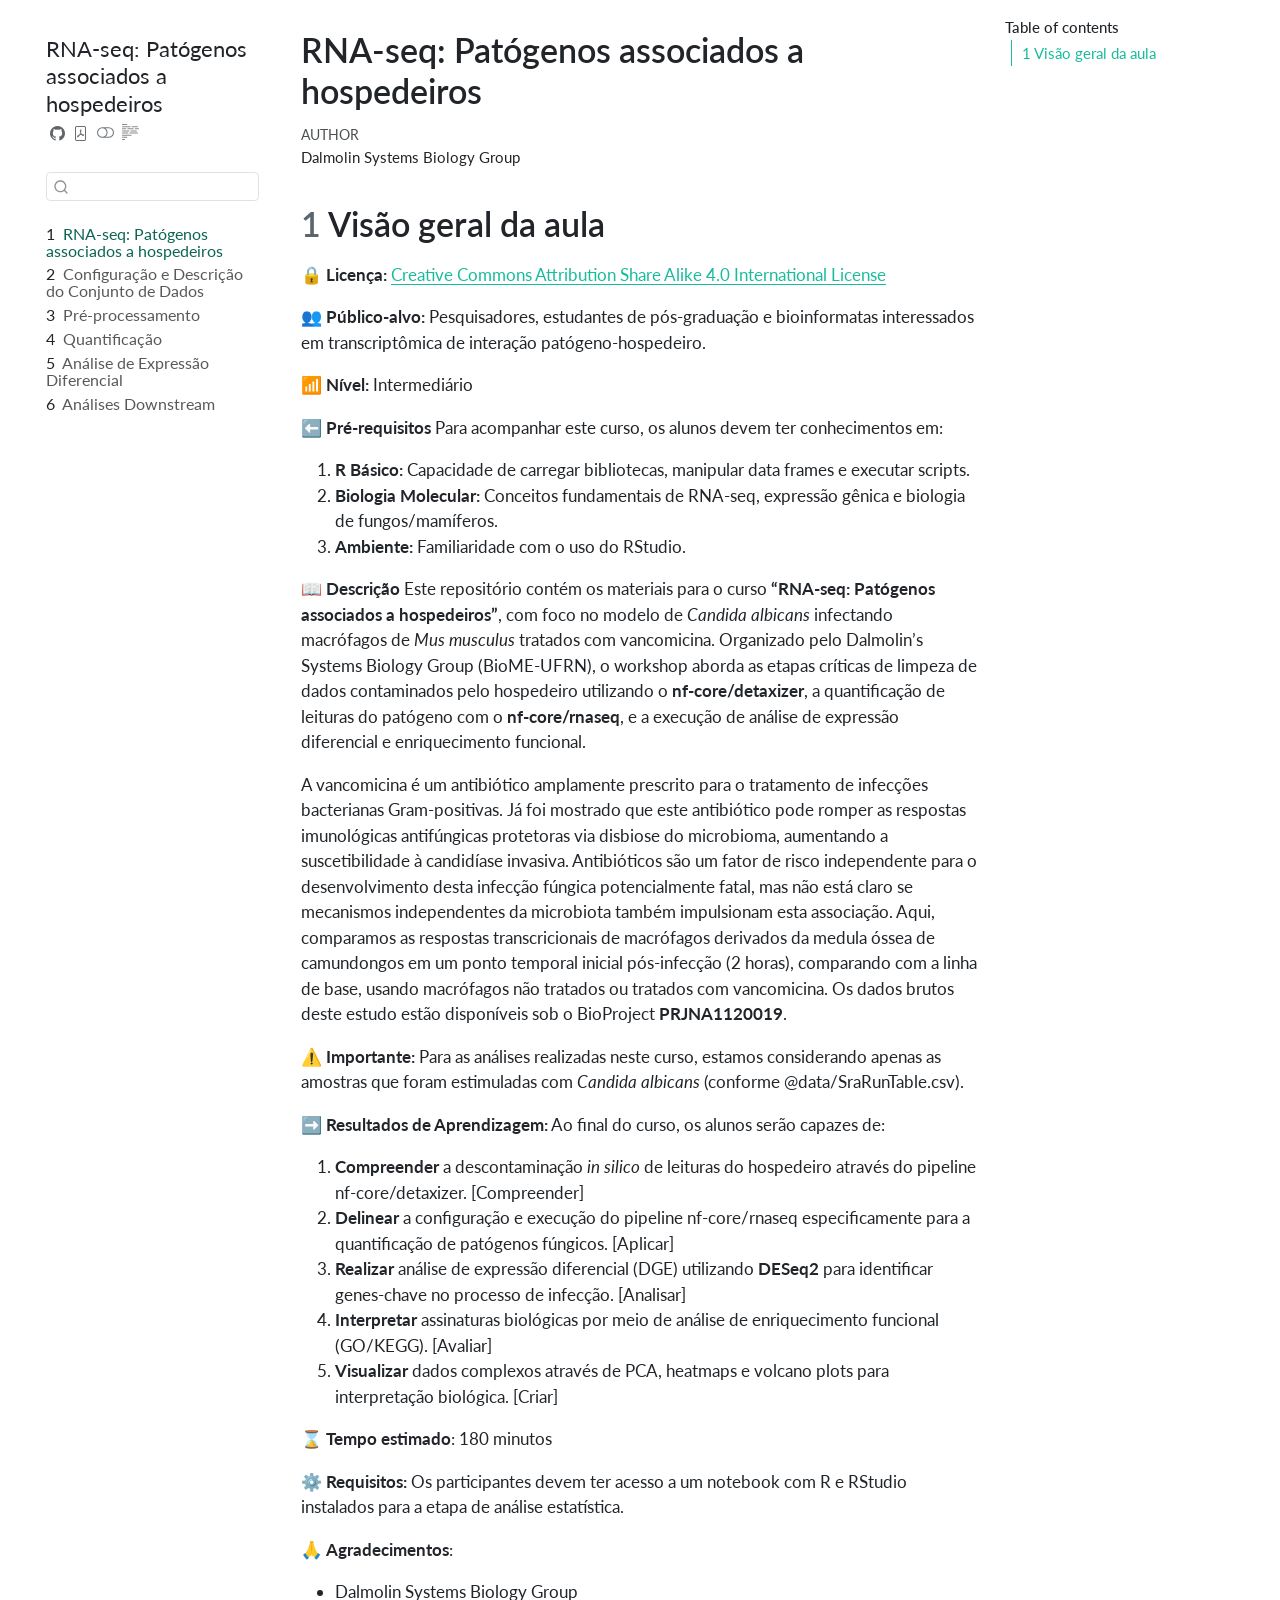
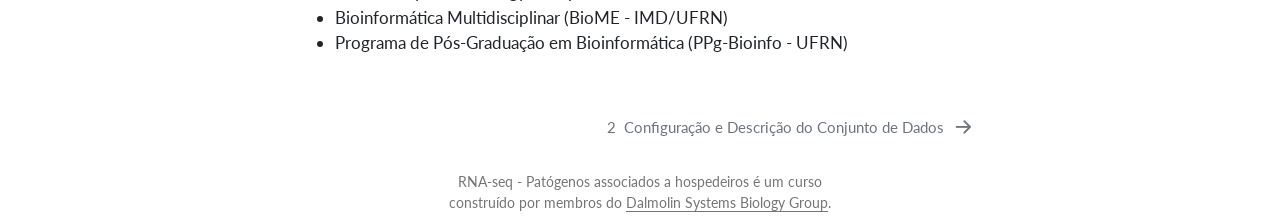
==== commit 99c82c55: "doc: render" ====
--- a/docs/index.html
+++ b/docs/index.html
@@ -2,7 +2,7 @@
 <html xmlns="http://www.w3.org/1999/xhtml" lang="en" xml:lang="en"><head>
 
 <meta charset="utf-8">
-<meta name="generator" content="quarto-1.9.14">
+<meta name="generator" content="quarto-1.9.36">
 
 <meta name="viewport" content="width=device-width, initial-scale=1.0, user-scalable=yes">
 
@@ -10,6 +10,9 @@
 
 <title>RNA-seq: Patógenos associados a hospedeiros</title>
 <style>
+/* Default styles provided by pandoc.
+** See https://pandoc.org/MANUAL.html#variables-for-html for config info.
+*/
 code{white-space: pre-wrap;}
 span.smallcaps{font-variant: small-caps;}
 div.columns{display: flex; gap: min(4vw, 1.5em);}
@@ -35,19 +38,18 @@
 <link href="./content/images/dalmolin_icon.svg" rel="icon" type="image/svg+xml">
 <script src="site_libs/quarto-html/quarto.js" type="module"></script>
 <script src="site_libs/quarto-html/tabsets/tabsets.js" type="module"></script>
-<script src="site_libs/quarto-html/axe/axe-check.js" type="module"></script>
 <script src="site_libs/quarto-html/popper.min.js"></script>
 <script src="site_libs/quarto-html/tippy.umd.min.js"></script>
 <script src="site_libs/quarto-html/anchor.min.js"></script>
 <link href="site_libs/quarto-html/tippy.css" rel="stylesheet">
-<link href="site_libs/quarto-html/quarto-syntax-highlighting-3485b2d93be123e8f777e710cba6c06e.css" rel="stylesheet" class="quarto-color-scheme" id="quarto-text-highlighting-styles">
-<link href="site_libs/quarto-html/quarto-syntax-highlighting-dark-59ef0155341c95c0b31ded8cf1727339.css" rel="stylesheet" class="quarto-color-scheme quarto-color-alternate" id="quarto-text-highlighting-styles">
-<link href="site_libs/quarto-html/quarto-syntax-highlighting-3485b2d93be123e8f777e710cba6c06e.css" rel="stylesheet" class="quarto-color-scheme-extra" id="quarto-text-highlighting-styles">
+<link href="site_libs/quarto-html/quarto-syntax-highlighting-a06763021a52c43c40a351ac8b799b8f.css" rel="stylesheet" class="quarto-color-scheme" id="quarto-text-highlighting-styles">
+<link href="site_libs/quarto-html/quarto-syntax-highlighting-dark-dbc92dda8186f57fa2e333fbb71d6a9d.css" rel="stylesheet" class="quarto-color-scheme quarto-color-alternate" id="quarto-text-highlighting-styles">
+<link href="site_libs/quarto-html/quarto-syntax-highlighting-a06763021a52c43c40a351ac8b799b8f.css" rel="stylesheet" class="quarto-color-scheme-extra" id="quarto-text-highlighting-styles">
 <script src="site_libs/bootstrap/bootstrap.min.js"></script>
 <link href="site_libs/bootstrap/bootstrap-icons.css" rel="stylesheet">
-<link href="site_libs/bootstrap/bootstrap-9bbd077d4201944d018d0c4cb6950598.min.css" rel="stylesheet" append-hash="true" class="quarto-color-scheme" id="quarto-bootstrap" data-mode="light">
-<link href="site_libs/bootstrap/bootstrap-dark-19bb26631b5c8e2903ac015273b5d5f6.min.css" rel="stylesheet" append-hash="true" class="quarto-color-scheme quarto-color-alternate" id="quarto-bootstrap" data-mode="dark">
-<link href="site_libs/bootstrap/bootstrap-9bbd077d4201944d018d0c4cb6950598.min.css" rel="stylesheet" append-hash="true" class="quarto-color-scheme-extra" id="quarto-bootstrap" data-mode="light">
+<link href="site_libs/bootstrap/bootstrap-49fd1f1441fd54ec71df2da41e3b08e6.min.css" rel="stylesheet" append-hash="true" class="quarto-color-scheme" id="quarto-bootstrap" data-mode="light">
+<link href="site_libs/bootstrap/bootstrap-dark-9082959d1594bdca9ab86728af60ead1.min.css" rel="stylesheet" append-hash="true" class="quarto-color-scheme quarto-color-alternate" id="quarto-bootstrap" data-mode="dark">
+<link href="site_libs/bootstrap/bootstrap-49fd1f1441fd54ec71df2da41e3b08e6.min.css" rel="stylesheet" append-hash="true" class="quarto-color-scheme-extra" id="quarto-bootstrap" data-mode="light">
 <script id="quarto-search-options" type="application/json">{
   "location": "sidebar",
   "copy-button": false,
@@ -312,13 +314,13 @@
         <li class="sidebar-item">
   <div class="sidebar-item-container"> 
   <a href="./analysis/03_differential_expression.html" class="sidebar-item-text sidebar-link">
- <span class="menu-text"><span class="chapter-number">5</span>&nbsp; <span class="chapter-title">Differential Expression Analysis</span></span></a>
+ <span class="menu-text"><span class="chapter-number">5</span>&nbsp; <span class="chapter-title">Análise de Expressão Diferencial</span></span></a>
   </div>
 </li>
         <li class="sidebar-item">
   <div class="sidebar-item-container"> 
   <a href="./analysis/04_downstream_analyses.html" class="sidebar-item-text sidebar-link">
- <span class="menu-text"><span class="chapter-number">6</span>&nbsp; <span class="chapter-title">Downstream Analyses</span></span></a>
+ <span class="menu-text"><span class="chapter-number">6</span>&nbsp; <span class="chapter-title">Análises Downstream</span></span></a>
   </div>
 </li>
     </ul>
--- a/docs/site_libs/quarto-html/quarto-syntax-highlighting-a06763021a52c43c40a351ac8b799b8f.css
+++ b/docs/site_libs/quarto-html/quarto-syntax-highlighting-a06763021a52c43c40a351ac8b799b8f.css
@@ -0,0 +1,210 @@
+/* quarto syntax highlight colors */
+:root {
+  --quarto-hl-al-color: #ff5555;
+  --quarto-hl-an-color: #6a737d;
+  --quarto-hl-at-color: #d73a49;
+  --quarto-hl-bn-color: #005cc5;
+  --quarto-hl-bu-color: #d73a49;
+  --quarto-hl-ch-color: #032f62;
+  --quarto-hl-co-color: #6a737d;
+  --quarto-hl-cv-color: #6a737d;
+  --quarto-hl-cn-color: #005cc5;
+  --quarto-hl-cf-color: #d73a49;
+  --quarto-hl-dt-color: #d73a49;
+  --quarto-hl-dv-color: #005cc5;
+  --quarto-hl-do-color: #6a737d;
+  --quarto-hl-er-color: #ff5555;
+  --quarto-hl-ex-color: #d73a49;
+  --quarto-hl-fl-color: #005cc5;
+  --quarto-hl-fu-color: #6f42c1;
+  --quarto-hl-im-color: #032f62;
+  --quarto-hl-in-color: #6a737d;
+  --quarto-hl-kw-color: #d73a49;
+  --quarto-hl-op-color: #24292e;
+  --quarto-hl-pp-color: #d73a49;
+  --quarto-hl-re-color: #6a737d;
+  --quarto-hl-sc-color: #005cc5;
+  --quarto-hl-ss-color: #032f62;
+  --quarto-hl-st-color: #032f62;
+  --quarto-hl-va-color: #e36209;
+  --quarto-hl-vs-color: #032f62;
+  --quarto-hl-wa-color: #ff5555;
+}
+
+/* other quarto variables */
+:root {
+  --quarto-font-monospace: SFMono-Regular, Menlo, Monaco, Consolas, "Liberation Mono", "Courier New", monospace;
+}
+
+/* syntax highlight based on Pandoc's rules */
+pre > code.sourceCode > span {
+  color: #24292e;
+}
+
+code.sourceCode > span {
+  color: #24292e;
+}
+
+div.sourceCode,
+div.sourceCode pre.sourceCode {
+  color: #24292e;
+}
+
+/* Normal */
+code span {
+  color: #24292e;
+}
+
+/* Alert */
+code span.al {
+  font-weight: bold;
+  color: #ff5555;
+}
+
+/* Annotation */
+code span.an {
+  color: #6a737d;
+}
+
+/* Attribute */
+code span.at {
+  color: #d73a49;
+}
+
+/* BaseN */
+code span.bn {
+  color: #005cc5;
+}
+
+/* BuiltIn */
+code span.bu {
+  color: #d73a49;
+}
+
+/* ControlFlow */
+code span.cf {
+  color: #d73a49;
+}
+
+/* Char */
+code span.ch {
+  color: #032f62;
+}
+
+/* Constant */
+code span.cn {
+  color: #005cc5;
+}
+
+/* Comment */
+code span.co {
+  color: #6a737d;
+}
+
+/* CommentVar */
+code span.cv {
+  color: #6a737d;
+}
+
+/* Documentation */
+code span.do {
+  color: #6a737d;
+}
+
+/* DataType */
+code span.dt {
+  color: #d73a49;
+}
+
+/* DecVal */
+code span.dv {
+  color: #005cc5;
+}
+
+/* Error */
+code span.er {
+  color: #ff5555;
+  text-decoration: underline;
+}
+
+/* Extension */
+code span.ex {
+  font-weight: bold;
+  color: #d73a49;
+}
+
+/* Float */
+code span.fl {
+  color: #005cc5;
+}
+
+/* Function */
+code span.fu {
+  color: #6f42c1;
+}
+
+/* Import */
+code span.im {
+  color: #032f62;
+}
+
+/* Information */
+code span.in {
+  color: #6a737d;
+}
+
+/* Keyword */
+code span.kw {
+  color: #d73a49;
+}
+
+/* Operator */
+code span.op {
+  color: #24292e;
+}
+
+/* Preprocessor */
+code span.pp {
+  color: #d73a49;
+}
+
+/* RegionMarker */
+code span.re {
+  color: #6a737d;
+}
+
+/* SpecialChar */
+code span.sc {
+  color: #005cc5;
+}
+
+/* SpecialString */
+code span.ss {
+  color: #032f62;
+}
+
+/* String */
+code span.st {
+  color: #032f62;
+}
+
+/* Variable */
+code span.va {
+  color: #e36209;
+}
+
+/* VerbatimString */
+code span.vs {
+  color: #032f62;
+}
+
+/* Warning */
+code span.wa {
+  color: #ff5555;
+}
+
+.prevent-inlining {
+  content: "</";
+}
+
+/*# sourceMappingURL=46e398abf449b319388f84d8d856e60b.css.map */
--- a/docs/site_libs/quarto-html/quarto-syntax-highlighting-dark-dbc92dda8186f57fa2e333fbb71d6a9d.css
+++ b/docs/site_libs/quarto-html/quarto-syntax-highlighting-dark-dbc92dda8186f57fa2e333fbb71d6a9d.css
@@ -0,0 +1,210 @@
+/* quarto syntax highlight colors */
+:root {
+  --quarto-hl-al-color: #ff5555;
+  --quarto-hl-an-color: #6a737d;
+  --quarto-hl-at-color: #f97583;
+  --quarto-hl-bn-color: #79b8ff;
+  --quarto-hl-bu-color: #f97583;
+  --quarto-hl-ch-color: #9ecbff;
+  --quarto-hl-co-color: #6a737d;
+  --quarto-hl-cv-color: #6a737d;
+  --quarto-hl-cn-color: #79b8ff;
+  --quarto-hl-cf-color: #f97583;
+  --quarto-hl-dt-color: #f97583;
+  --quarto-hl-dv-color: #79b8ff;
+  --quarto-hl-do-color: #6a737d;
+  --quarto-hl-er-color: #ff5555;
+  --quarto-hl-ex-color: #f97583;
+  --quarto-hl-fl-color: #79b8ff;
+  --quarto-hl-fu-color: #b392f0;
+  --quarto-hl-im-color: #9ecbff;
+  --quarto-hl-in-color: #6a737d;
+  --quarto-hl-kw-color: #f97583;
+  --quarto-hl-op-color: #e1e4e8;
+  --quarto-hl-pp-color: #f97583;
+  --quarto-hl-re-color: #6a737d;
+  --quarto-hl-sc-color: #79b8ff;
+  --quarto-hl-ss-color: #9ecbff;
+  --quarto-hl-st-color: #9ecbff;
+  --quarto-hl-va-color: #ffab70;
+  --quarto-hl-vs-color: #9ecbff;
+  --quarto-hl-wa-color: #ff5555;
+}
+
+/* other quarto variables */
+:root {
+  --quarto-font-monospace: SFMono-Regular, Menlo, Monaco, Consolas, "Liberation Mono", "Courier New", monospace;
+}
+
+/* syntax highlight based on Pandoc's rules */
+pre > code.sourceCode > span {
+  color: #e1e4e8;
+}
+
+code.sourceCode > span {
+  color: #e1e4e8;
+}
+
+div.sourceCode,
+div.sourceCode pre.sourceCode {
+  color: #e1e4e8;
+}
+
+/* Normal */
+code span {
+  color: #e1e4e8;
+}
+
+/* Alert */
+code span.al {
+  font-weight: bold;
+  color: #ff5555;
+}
+
+/* Annotation */
+code span.an {
+  color: #6a737d;
+}
+
+/* Attribute */
+code span.at {
+  color: #f97583;
+}
+
+/* BaseN */
+code span.bn {
+  color: #79b8ff;
+}
+
+/* BuiltIn */
+code span.bu {
+  color: #f97583;
+}
+
+/* ControlFlow */
+code span.cf {
+  color: #f97583;
+}
+
+/* Char */
+code span.ch {
+  color: #9ecbff;
+}
+
+/* Constant */
+code span.cn {
+  color: #79b8ff;
+}
+
+/* Comment */
+code span.co {
+  color: #6a737d;
+}
+
+/* CommentVar */
+code span.cv {
+  color: #6a737d;
+}
+
+/* Documentation */
+code span.do {
+  color: #6a737d;
+}
+
+/* DataType */
+code span.dt {
+  color: #f97583;
+}
+
+/* DecVal */
+code span.dv {
+  color: #79b8ff;
+}
+
+/* Error */
+code span.er {
+  color: #ff5555;
+  text-decoration: underline;
+}
+
+/* Extension */
+code span.ex {
+  font-weight: bold;
+  color: #f97583;
+}
+
+/* Float */
+code span.fl {
+  color: #79b8ff;
+}
+
+/* Function */
+code span.fu {
+  color: #b392f0;
+}
+
+/* Import */
+code span.im {
+  color: #9ecbff;
+}
+
+/* Information */
+code span.in {
+  color: #6a737d;
+}
+
+/* Keyword */
+code span.kw {
+  color: #f97583;
+}
+
+/* Operator */
+code span.op {
+  color: #e1e4e8;
+}
+
+/* Preprocessor */
+code span.pp {
+  color: #f97583;
+}
+
+/* RegionMarker */
+code span.re {
+  color: #6a737d;
+}
+
+/* SpecialChar */
+code span.sc {
+  color: #79b8ff;
+}
+
+/* SpecialString */
+code span.ss {
+  color: #9ecbff;
+}
+
+/* String */
+code span.st {
+  color: #9ecbff;
+}
+
+/* Variable */
+code span.va {
+  color: #ffab70;
+}
+
+/* VerbatimString */
+code span.vs {
+  color: #9ecbff;
+}
+
+/* Warning */
+code span.wa {
+  color: #ff5555;
+}
+
+.prevent-inlining {
+  content: "</";
+}
+
+/*# sourceMappingURL=5b44f16740065ab3ac5bade16adfc271.css.map */
--- a/docs/site_libs/quarto-html/quarto-syntax-highlighting-a06763021a52c43c40a351ac8b799b8f.css
+++ b/docs/site_libs/quarto-html/quarto-syntax-highlighting-a06763021a52c43c40a351ac8b799b8f.css
@@ -0,0 +1,210 @@
+/* quarto syntax highlight colors */
+:root {
+  --quarto-hl-al-color: #ff5555;
+  --quarto-hl-an-color: #6a737d;
+  --quarto-hl-at-color: #d73a49;
+  --quarto-hl-bn-color: #005cc5;
+  --quarto-hl-bu-color: #d73a49;
+  --quarto-hl-ch-color: #032f62;
+  --quarto-hl-co-color: #6a737d;
+  --quarto-hl-cv-color: #6a737d;
+  --quarto-hl-cn-color: #005cc5;
+  --quarto-hl-cf-color: #d73a49;
+  --quarto-hl-dt-color: #d73a49;
+  --quarto-hl-dv-color: #005cc5;
+  --quarto-hl-do-color: #6a737d;
+  --quarto-hl-er-color: #ff5555;
+  --quarto-hl-ex-color: #d73a49;
+  --quarto-hl-fl-color: #005cc5;
+  --quarto-hl-fu-color: #6f42c1;
+  --quarto-hl-im-color: #032f62;
+  --quarto-hl-in-color: #6a737d;
+  --quarto-hl-kw-color: #d73a49;
+  --quarto-hl-op-color: #24292e;
+  --quarto-hl-pp-color: #d73a49;
+  --quarto-hl-re-color: #6a737d;
+  --quarto-hl-sc-color: #005cc5;
+  --quarto-hl-ss-color: #032f62;
+  --quarto-hl-st-color: #032f62;
+  --quarto-hl-va-color: #e36209;
+  --quarto-hl-vs-color: #032f62;
+  --quarto-hl-wa-color: #ff5555;
+}
+
+/* other quarto variables */
+:root {
+  --quarto-font-monospace: SFMono-Regular, Menlo, Monaco, Consolas, "Liberation Mono", "Courier New", monospace;
+}
+
+/* syntax highlight based on Pandoc's rules */
+pre > code.sourceCode > span {
+  color: #24292e;
+}
+
+code.sourceCode > span {
+  color: #24292e;
+}
+
+div.sourceCode,
+div.sourceCode pre.sourceCode {
+  color: #24292e;
+}
+
+/* Normal */
+code span {
+  color: #24292e;
+}
+
+/* Alert */
+code span.al {
+  font-weight: bold;
+  color: #ff5555;
+}
+
+/* Annotation */
+code span.an {
+  color: #6a737d;
+}
+
+/* Attribute */
+code span.at {
+  color: #d73a49;
+}
+
+/* BaseN */
+code span.bn {
+  color: #005cc5;
+}
+
+/* BuiltIn */
+code span.bu {
+  color: #d73a49;
+}
+
+/* ControlFlow */
+code span.cf {
+  color: #d73a49;
+}
+
+/* Char */
+code span.ch {
+  color: #032f62;
+}
+
+/* Constant */
+code span.cn {
+  color: #005cc5;
+}
+
+/* Comment */
+code span.co {
+  color: #6a737d;
+}
+
+/* CommentVar */
+code span.cv {
+  color: #6a737d;
+}
+
+/* Documentation */
+code span.do {
+  color: #6a737d;
+}
+
+/* DataType */
+code span.dt {
+  color: #d73a49;
+}
+
+/* DecVal */
+code span.dv {
+  color: #005cc5;
+}
+
+/* Error */
+code span.er {
+  color: #ff5555;
+  text-decoration: underline;
+}
+
+/* Extension */
+code span.ex {
+  font-weight: bold;
+  color: #d73a49;
+}
+
+/* Float */
+code span.fl {
+  color: #005cc5;
+}
+
+/* Function */
+code span.fu {
+  color: #6f42c1;
+}
+
+/* Import */
+code span.im {
+  color: #032f62;
+}
+
+/* Information */
+code span.in {
+  color: #6a737d;
+}
+
+/* Keyword */
+code span.kw {
+  color: #d73a49;
+}
+
+/* Operator */
+code span.op {
+  color: #24292e;
+}
+
+/* Preprocessor */
+code span.pp {
+  color: #d73a49;
+}
+
+/* RegionMarker */
+code span.re {
+  color: #6a737d;
+}
+
+/* SpecialChar */
+code span.sc {
+  color: #005cc5;
+}
+
+/* SpecialString */
+code span.ss {
+  color: #032f62;
+}
+
+/* String */
+code span.st {
+  color: #032f62;
+}
+
+/* Variable */
+code span.va {
+  color: #e36209;
+}
+
+/* VerbatimString */
+code span.vs {
+  color: #032f62;
+}
+
+/* Warning */
+code span.wa {
+  color: #ff5555;
+}
+
+.prevent-inlining {
+  content: "</";
+}
+
+/*# sourceMappingURL=46e398abf449b319388f84d8d856e60b.css.map */
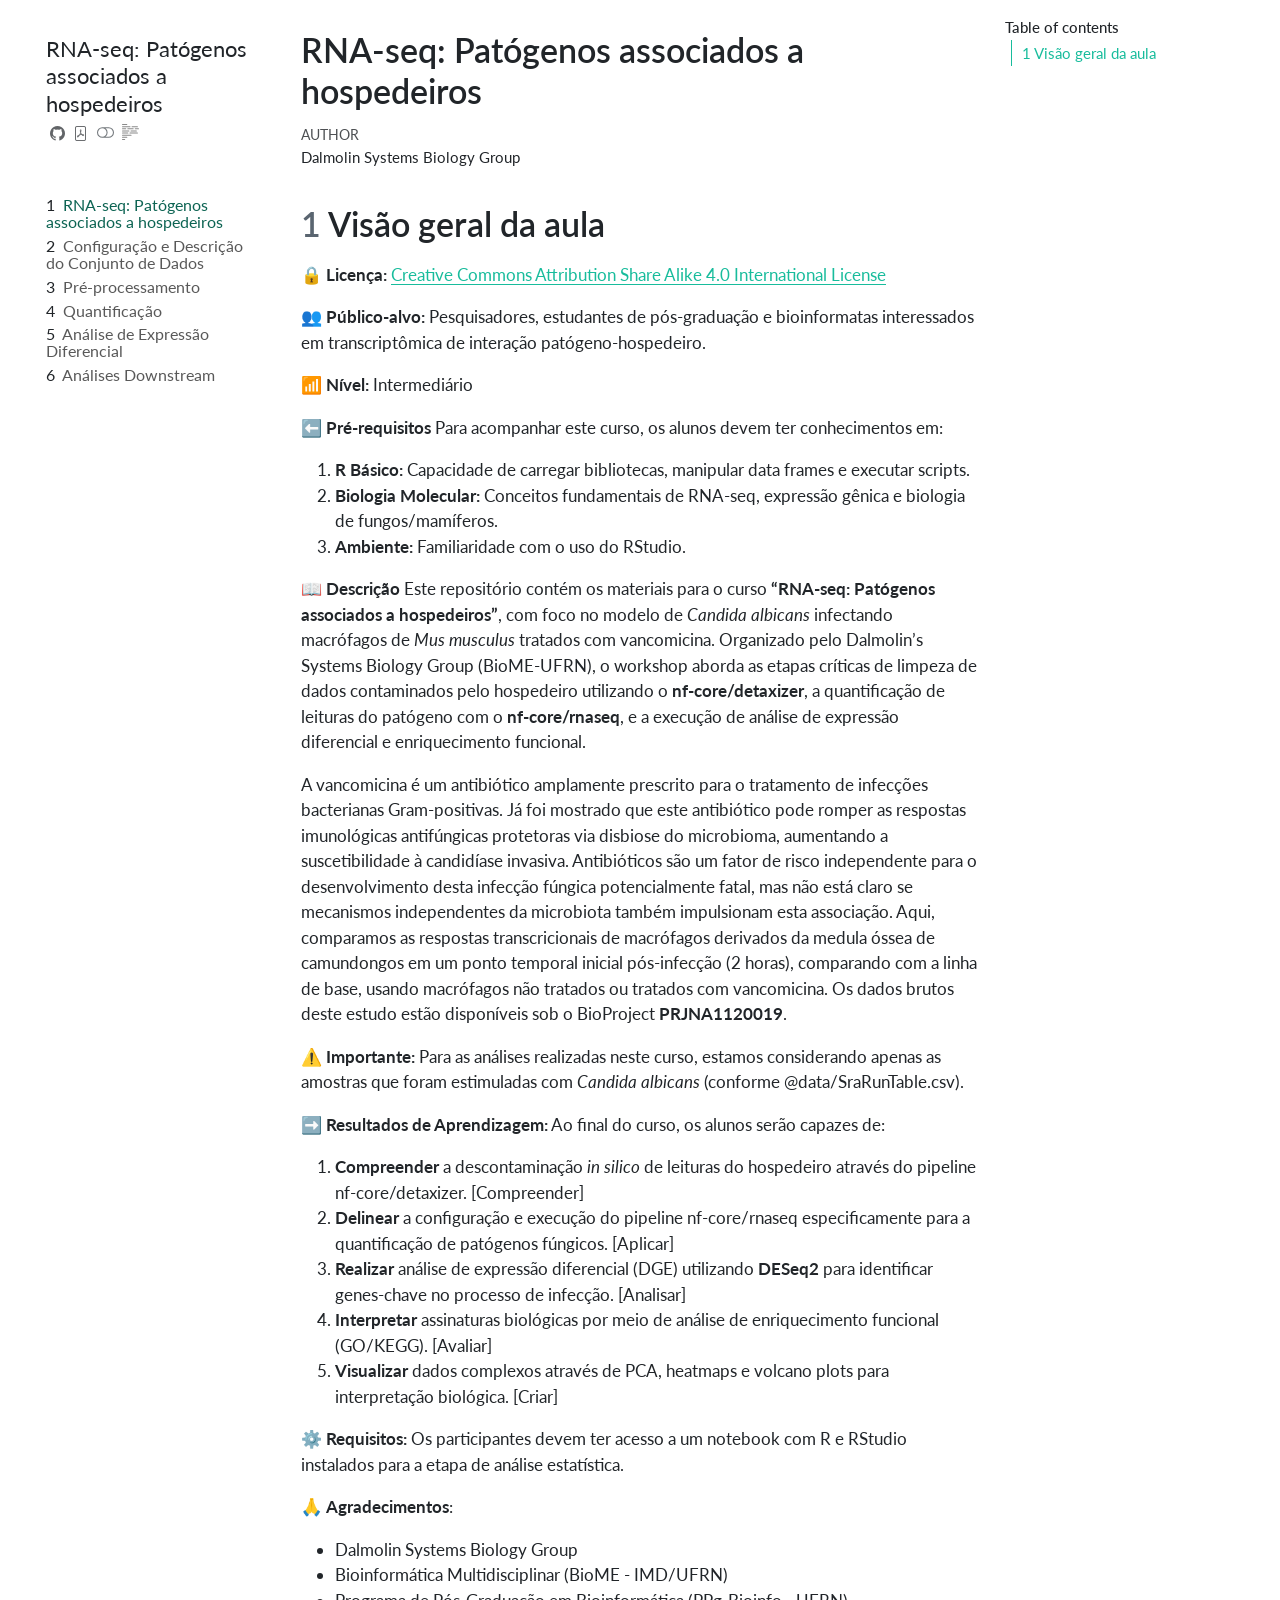
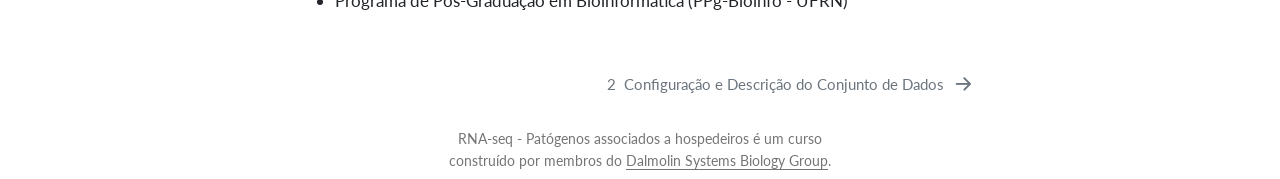
==== commit 1cc6bcf0: "fix: Apply suggestions from Rodrigo" ====
--- a/docs/index.html
+++ b/docs/index.html
@@ -2,7 +2,7 @@
 <html xmlns="http://www.w3.org/1999/xhtml" lang="en" xml:lang="en"><head>
 
 <meta charset="utf-8">
-<meta name="generator" content="quarto-1.9.36">
+<meta name="generator" content="quarto-1.9.14">
 
 <meta name="viewport" content="width=device-width, initial-scale=1.0, user-scalable=yes">
 
@@ -10,9 +10,6 @@
 
 <title>RNA-seq: Patógenos associados a hospedeiros</title>
 <style>
-/* Default styles provided by pandoc.
-** See https://pandoc.org/MANUAL.html#variables-for-html for config info.
-*/
 code{white-space: pre-wrap;}
 span.smallcaps{font-variant: small-caps;}
 div.columns{display: flex; gap: min(4vw, 1.5em);}
@@ -38,18 +35,19 @@
 <link href="./content/images/dalmolin_icon.svg" rel="icon" type="image/svg+xml">
 <script src="site_libs/quarto-html/quarto.js" type="module"></script>
 <script src="site_libs/quarto-html/tabsets/tabsets.js" type="module"></script>
+<script src="site_libs/quarto-html/axe/axe-check.js" type="module"></script>
 <script src="site_libs/quarto-html/popper.min.js"></script>
 <script src="site_libs/quarto-html/tippy.umd.min.js"></script>
 <script src="site_libs/quarto-html/anchor.min.js"></script>
 <link href="site_libs/quarto-html/tippy.css" rel="stylesheet">
-<link href="site_libs/quarto-html/quarto-syntax-highlighting-a06763021a52c43c40a351ac8b799b8f.css" rel="stylesheet" class="quarto-color-scheme" id="quarto-text-highlighting-styles">
-<link href="site_libs/quarto-html/quarto-syntax-highlighting-dark-dbc92dda8186f57fa2e333fbb71d6a9d.css" rel="stylesheet" class="quarto-color-scheme quarto-color-alternate" id="quarto-text-highlighting-styles">
-<link href="site_libs/quarto-html/quarto-syntax-highlighting-a06763021a52c43c40a351ac8b799b8f.css" rel="stylesheet" class="quarto-color-scheme-extra" id="quarto-text-highlighting-styles">
+<link href="site_libs/quarto-html/quarto-syntax-highlighting-3485b2d93be123e8f777e710cba6c06e.css" rel="stylesheet" class="quarto-color-scheme" id="quarto-text-highlighting-styles">
+<link href="site_libs/quarto-html/quarto-syntax-highlighting-dark-59ef0155341c95c0b31ded8cf1727339.css" rel="stylesheet" class="quarto-color-scheme quarto-color-alternate" id="quarto-text-highlighting-styles">
+<link href="site_libs/quarto-html/quarto-syntax-highlighting-3485b2d93be123e8f777e710cba6c06e.css" rel="stylesheet" class="quarto-color-scheme-extra" id="quarto-text-highlighting-styles">
 <script src="site_libs/bootstrap/bootstrap.min.js"></script>
 <link href="site_libs/bootstrap/bootstrap-icons.css" rel="stylesheet">
-<link href="site_libs/bootstrap/bootstrap-49fd1f1441fd54ec71df2da41e3b08e6.min.css" rel="stylesheet" append-hash="true" class="quarto-color-scheme" id="quarto-bootstrap" data-mode="light">
-<link href="site_libs/bootstrap/bootstrap-dark-9082959d1594bdca9ab86728af60ead1.min.css" rel="stylesheet" append-hash="true" class="quarto-color-scheme quarto-color-alternate" id="quarto-bootstrap" data-mode="dark">
-<link href="site_libs/bootstrap/bootstrap-49fd1f1441fd54ec71df2da41e3b08e6.min.css" rel="stylesheet" append-hash="true" class="quarto-color-scheme-extra" id="quarto-bootstrap" data-mode="light">
+<link href="site_libs/bootstrap/bootstrap-9bbd077d4201944d018d0c4cb6950598.min.css" rel="stylesheet" append-hash="true" class="quarto-color-scheme" id="quarto-bootstrap" data-mode="light">
+<link href="site_libs/bootstrap/bootstrap-dark-19bb26631b5c8e2903ac015273b5d5f6.min.css" rel="stylesheet" append-hash="true" class="quarto-color-scheme quarto-color-alternate" id="quarto-bootstrap" data-mode="dark">
+<link href="site_libs/bootstrap/bootstrap-9bbd077d4201944d018d0c4cb6950598.min.css" rel="stylesheet" append-hash="true" class="quarto-color-scheme-extra" id="quarto-bootstrap" data-mode="light">
 <script id="quarto-search-options" type="application/json">{
   "location": "sidebar",
   "copy-button": false,
@@ -388,7 +386,6 @@
 <li><strong>Interpretar</strong> assinaturas biológicas por meio de análise de enriquecimento funcional (GO/KEGG). [Avaliar]</li>
 <li><strong>Visualizar</strong> dados complexos através de PCA, heatmaps e volcano plots para interpretação biológica. [Criar]</li>
 </ol>
-<p>⌛ <strong>Tempo estimado</strong>: 180 minutos</p>
 <p>⚙️ <strong>Requisitos:</strong> Os participantes devem ter acesso a um notebook com R e RStudio instalados para a etapa de análise estatística.</p>
 <p>🙏 <strong>Agradecimentos</strong>:</p>
 <ul>
--- a/docs/site_libs/quarto-html/quarto-syntax-highlighting-3485b2d93be123e8f777e710cba6c06e.css
+++ b/docs/site_libs/quarto-html/quarto-syntax-highlighting-3485b2d93be123e8f777e710cba6c06e.css
@@ -0,0 +1,210 @@
+/* quarto syntax highlight colors */
+:root {
+  --quarto-hl-al-color: #ff5555;
+  --quarto-hl-an-color: #6a737d;
+  --quarto-hl-at-color: #d73a49;
+  --quarto-hl-bn-color: #005cc5;
+  --quarto-hl-bu-color: #d73a49;
+  --quarto-hl-ch-color: #032f62;
+  --quarto-hl-co-color: #6a737d;
+  --quarto-hl-cv-color: #6a737d;
+  --quarto-hl-cn-color: #005cc5;
+  --quarto-hl-cf-color: #d73a49;
+  --quarto-hl-dt-color: #d73a49;
+  --quarto-hl-dv-color: #005cc5;
+  --quarto-hl-do-color: #6a737d;
+  --quarto-hl-er-color: #ff5555;
+  --quarto-hl-ex-color: #d73a49;
+  --quarto-hl-fl-color: #005cc5;
+  --quarto-hl-fu-color: #6f42c1;
+  --quarto-hl-im-color: #032f62;
+  --quarto-hl-in-color: #6a737d;
+  --quarto-hl-kw-color: #d73a49;
+  --quarto-hl-op-color: #24292e;
+  --quarto-hl-pp-color: #d73a49;
+  --quarto-hl-re-color: #6a737d;
+  --quarto-hl-sc-color: #005cc5;
+  --quarto-hl-ss-color: #032f62;
+  --quarto-hl-st-color: #032f62;
+  --quarto-hl-va-color: #e36209;
+  --quarto-hl-vs-color: #032f62;
+  --quarto-hl-wa-color: #ff5555;
+}
+
+/* other quarto variables */
+:root {
+  --quarto-font-monospace: SFMono-Regular, Menlo, Monaco, Consolas, "Liberation Mono", "Courier New", monospace;
+}
+
+/* syntax highlight based on Pandoc's rules */
+pre > code.sourceCode > span {
+  color: #24292e;
+}
+
+code.sourceCode > span {
+  color: #24292e;
+}
+
+div.sourceCode,
+div.sourceCode pre.sourceCode {
+  color: #24292e;
+}
+
+/* Normal */
+code span {
+  color: #24292e;
+}
+
+/* Alert */
+code span.al {
+  font-weight: bold;
+  color: #ff5555;
+}
+
+/* Annotation */
+code span.an {
+  color: #6a737d;
+}
+
+/* Attribute */
+code span.at {
+  color: #d73a49;
+}
+
+/* BaseN */
+code span.bn {
+  color: #005cc5;
+}
+
+/* BuiltIn */
+code span.bu {
+  color: #d73a49;
+}
+
+/* ControlFlow */
+code span.cf {
+  color: #d73a49;
+}
+
+/* Char */
+code span.ch {
+  color: #032f62;
+}
+
+/* Constant */
+code span.cn {
+  color: #005cc5;
+}
+
+/* Comment */
+code span.co {
+  color: #6a737d;
+}
+
+/* CommentVar */
+code span.cv {
+  color: #6a737d;
+}
+
+/* Documentation */
+code span.do {
+  color: #6a737d;
+}
+
+/* DataType */
+code span.dt {
+  color: #d73a49;
+}
+
+/* DecVal */
+code span.dv {
+  color: #005cc5;
+}
+
+/* Error */
+code span.er {
+  color: #ff5555;
+  text-decoration: underline;
+}
+
+/* Extension */
+code span.ex {
+  font-weight: bold;
+  color: #d73a49;
+}
+
+/* Float */
+code span.fl {
+  color: #005cc5;
+}
+
+/* Function */
+code span.fu {
+  color: #6f42c1;
+}
+
+/* Import */
+code span.im {
+  color: #032f62;
+}
+
+/* Information */
+code span.in {
+  color: #6a737d;
+}
+
+/* Keyword */
+code span.kw {
+  color: #d73a49;
+}
+
+/* Operator */
+code span.op {
+  color: #24292e;
+}
+
+/* Preprocessor */
+code span.pp {
+  color: #d73a49;
+}
+
+/* RegionMarker */
+code span.re {
+  color: #6a737d;
+}
+
+/* SpecialChar */
+code span.sc {
+  color: #005cc5;
+}
+
+/* SpecialString */
+code span.ss {
+  color: #032f62;
+}
+
+/* String */
+code span.st {
+  color: #032f62;
+}
+
+/* Variable */
+code span.va {
+  color: #e36209;
+}
+
+/* VerbatimString */
+code span.vs {
+  color: #032f62;
+}
+
+/* Warning */
+code span.wa {
+  color: #ff5555;
+}
+
+.prevent-inlining {
+  content: "</";
+}
+
+/*# sourceMappingURL=d868ee82222252b6bde2237e7c67f22d.css.map */
--- a/docs/site_libs/quarto-html/quarto-syntax-highlighting-dark-59ef0155341c95c0b31ded8cf1727339.css
+++ b/docs/site_libs/quarto-html/quarto-syntax-highlighting-dark-59ef0155341c95c0b31ded8cf1727339.css
@@ -0,0 +1,210 @@
+/* quarto syntax highlight colors */
+:root {
+  --quarto-hl-al-color: #ff5555;
+  --quarto-hl-an-color: #6a737d;
+  --quarto-hl-at-color: #f97583;
+  --quarto-hl-bn-color: #79b8ff;
+  --quarto-hl-bu-color: #f97583;
+  --quarto-hl-ch-color: #9ecbff;
+  --quarto-hl-co-color: #6a737d;
+  --quarto-hl-cv-color: #6a737d;
+  --quarto-hl-cn-color: #79b8ff;
+  --quarto-hl-cf-color: #f97583;
+  --quarto-hl-dt-color: #f97583;
+  --quarto-hl-dv-color: #79b8ff;
+  --quarto-hl-do-color: #6a737d;
+  --quarto-hl-er-color: #ff5555;
+  --quarto-hl-ex-color: #f97583;
+  --quarto-hl-fl-color: #79b8ff;
+  --quarto-hl-fu-color: #b392f0;
+  --quarto-hl-im-color: #9ecbff;
+  --quarto-hl-in-color: #6a737d;
+  --quarto-hl-kw-color: #f97583;
+  --quarto-hl-op-color: #e1e4e8;
+  --quarto-hl-pp-color: #f97583;
+  --quarto-hl-re-color: #6a737d;
+  --quarto-hl-sc-color: #79b8ff;
+  --quarto-hl-ss-color: #9ecbff;
+  --quarto-hl-st-color: #9ecbff;
+  --quarto-hl-va-color: #ffab70;
+  --quarto-hl-vs-color: #9ecbff;
+  --quarto-hl-wa-color: #ff5555;
+}
+
+/* other quarto variables */
+:root {
+  --quarto-font-monospace: SFMono-Regular, Menlo, Monaco, Consolas, "Liberation Mono", "Courier New", monospace;
+}
+
+/* syntax highlight based on Pandoc's rules */
+pre > code.sourceCode > span {
+  color: #e1e4e8;
+}
+
+code.sourceCode > span {
+  color: #e1e4e8;
+}
+
+div.sourceCode,
+div.sourceCode pre.sourceCode {
+  color: #e1e4e8;
+}
+
+/* Normal */
+code span {
+  color: #e1e4e8;
+}
+
+/* Alert */
+code span.al {
+  font-weight: bold;
+  color: #ff5555;
+}
+
+/* Annotation */
+code span.an {
+  color: #6a737d;
+}
+
+/* Attribute */
+code span.at {
+  color: #f97583;
+}
+
+/* BaseN */
+code span.bn {
+  color: #79b8ff;
+}
+
+/* BuiltIn */
+code span.bu {
+  color: #f97583;
+}
+
+/* ControlFlow */
+code span.cf {
+  color: #f97583;
+}
+
+/* Char */
+code span.ch {
+  color: #9ecbff;
+}
+
+/* Constant */
+code span.cn {
+  color: #79b8ff;
+}
+
+/* Comment */
+code span.co {
+  color: #6a737d;
+}
+
+/* CommentVar */
+code span.cv {
+  color: #6a737d;
+}
+
+/* Documentation */
+code span.do {
+  color: #6a737d;
+}
+
+/* DataType */
+code span.dt {
+  color: #f97583;
+}
+
+/* DecVal */
+code span.dv {
+  color: #79b8ff;
+}
+
+/* Error */
+code span.er {
+  color: #ff5555;
+  text-decoration: underline;
+}
+
+/* Extension */
+code span.ex {
+  font-weight: bold;
+  color: #f97583;
+}
+
+/* Float */
+code span.fl {
+  color: #79b8ff;
+}
+
+/* Function */
+code span.fu {
+  color: #b392f0;
+}
+
+/* Import */
+code span.im {
+  color: #9ecbff;
+}
+
+/* Information */
+code span.in {
+  color: #6a737d;
+}
+
+/* Keyword */
+code span.kw {
+  color: #f97583;
+}
+
+/* Operator */
+code span.op {
+  color: #e1e4e8;
+}
+
+/* Preprocessor */
+code span.pp {
+  color: #f97583;
+}
+
+/* RegionMarker */
+code span.re {
+  color: #6a737d;
+}
+
+/* SpecialChar */
+code span.sc {
+  color: #79b8ff;
+}
+
+/* SpecialString */
+code span.ss {
+  color: #9ecbff;
+}
+
+/* String */
+code span.st {
+  color: #9ecbff;
+}
+
+/* Variable */
+code span.va {
+  color: #ffab70;
+}
+
+/* VerbatimString */
+code span.vs {
+  color: #9ecbff;
+}
+
+/* Warning */
+code span.wa {
+  color: #ff5555;
+}
+
+.prevent-inlining {
+  content: "</";
+}
+
+/*# sourceMappingURL=abf94175221019398070f9378c6a4399.css.map */
--- a/docs/site_libs/quarto-html/quarto-syntax-highlighting-3485b2d93be123e8f777e710cba6c06e.css
+++ b/docs/site_libs/quarto-html/quarto-syntax-highlighting-3485b2d93be123e8f777e710cba6c06e.css
@@ -0,0 +1,210 @@
+/* quarto syntax highlight colors */
+:root {
+  --quarto-hl-al-color: #ff5555;
+  --quarto-hl-an-color: #6a737d;
+  --quarto-hl-at-color: #d73a49;
+  --quarto-hl-bn-color: #005cc5;
+  --quarto-hl-bu-color: #d73a49;
+  --quarto-hl-ch-color: #032f62;
+  --quarto-hl-co-color: #6a737d;
+  --quarto-hl-cv-color: #6a737d;
+  --quarto-hl-cn-color: #005cc5;
+  --quarto-hl-cf-color: #d73a49;
+  --quarto-hl-dt-color: #d73a49;
+  --quarto-hl-dv-color: #005cc5;
+  --quarto-hl-do-color: #6a737d;
+  --quarto-hl-er-color: #ff5555;
+  --quarto-hl-ex-color: #d73a49;
+  --quarto-hl-fl-color: #005cc5;
+  --quarto-hl-fu-color: #6f42c1;
+  --quarto-hl-im-color: #032f62;
+  --quarto-hl-in-color: #6a737d;
+  --quarto-hl-kw-color: #d73a49;
+  --quarto-hl-op-color: #24292e;
+  --quarto-hl-pp-color: #d73a49;
+  --quarto-hl-re-color: #6a737d;
+  --quarto-hl-sc-color: #005cc5;
+  --quarto-hl-ss-color: #032f62;
+  --quarto-hl-st-color: #032f62;
+  --quarto-hl-va-color: #e36209;
+  --quarto-hl-vs-color: #032f62;
+  --quarto-hl-wa-color: #ff5555;
+}
+
+/* other quarto variables */
+:root {
+  --quarto-font-monospace: SFMono-Regular, Menlo, Monaco, Consolas, "Liberation Mono", "Courier New", monospace;
+}
+
+/* syntax highlight based on Pandoc's rules */
+pre > code.sourceCode > span {
+  color: #24292e;
+}
+
+code.sourceCode > span {
+  color: #24292e;
+}
+
+div.sourceCode,
+div.sourceCode pre.sourceCode {
+  color: #24292e;
+}
+
+/* Normal */
+code span {
+  color: #24292e;
+}
+
+/* Alert */
+code span.al {
+  font-weight: bold;
+  color: #ff5555;
+}
+
+/* Annotation */
+code span.an {
+  color: #6a737d;
+}
+
+/* Attribute */
+code span.at {
+  color: #d73a49;
+}
+
+/* BaseN */
+code span.bn {
+  color: #005cc5;
+}
+
+/* BuiltIn */
+code span.bu {
+  color: #d73a49;
+}
+
+/* ControlFlow */
+code span.cf {
+  color: #d73a49;
+}
+
+/* Char */
+code span.ch {
+  color: #032f62;
+}
+
+/* Constant */
+code span.cn {
+  color: #005cc5;
+}
+
+/* Comment */
+code span.co {
+  color: #6a737d;
+}
+
+/* CommentVar */
+code span.cv {
+  color: #6a737d;
+}
+
+/* Documentation */
+code span.do {
+  color: #6a737d;
+}
+
+/* DataType */
+code span.dt {
+  color: #d73a49;
+}
+
+/* DecVal */
+code span.dv {
+  color: #005cc5;
+}
+
+/* Error */
+code span.er {
+  color: #ff5555;
+  text-decoration: underline;
+}
+
+/* Extension */
+code span.ex {
+  font-weight: bold;
+  color: #d73a49;
+}
+
+/* Float */
+code span.fl {
+  color: #005cc5;
+}
+
+/* Function */
+code span.fu {
+  color: #6f42c1;
+}
+
+/* Import */
+code span.im {
+  color: #032f62;
+}
+
+/* Information */
+code span.in {
+  color: #6a737d;
+}
+
+/* Keyword */
+code span.kw {
+  color: #d73a49;
+}
+
+/* Operator */
+code span.op {
+  color: #24292e;
+}
+
+/* Preprocessor */
+code span.pp {
+  color: #d73a49;
+}
+
+/* RegionMarker */
+code span.re {
+  color: #6a737d;
+}
+
+/* SpecialChar */
+code span.sc {
+  color: #005cc5;
+}
+
+/* SpecialString */
+code span.ss {
+  color: #032f62;
+}
+
+/* String */
+code span.st {
+  color: #032f62;
+}
+
+/* Variable */
+code span.va {
+  color: #e36209;
+}
+
+/* VerbatimString */
+code span.vs {
+  color: #032f62;
+}
+
+/* Warning */
+code span.wa {
+  color: #ff5555;
+}
+
+.prevent-inlining {
+  content: "</";
+}
+
+/*# sourceMappingURL=d868ee82222252b6bde2237e7c67f22d.css.map */
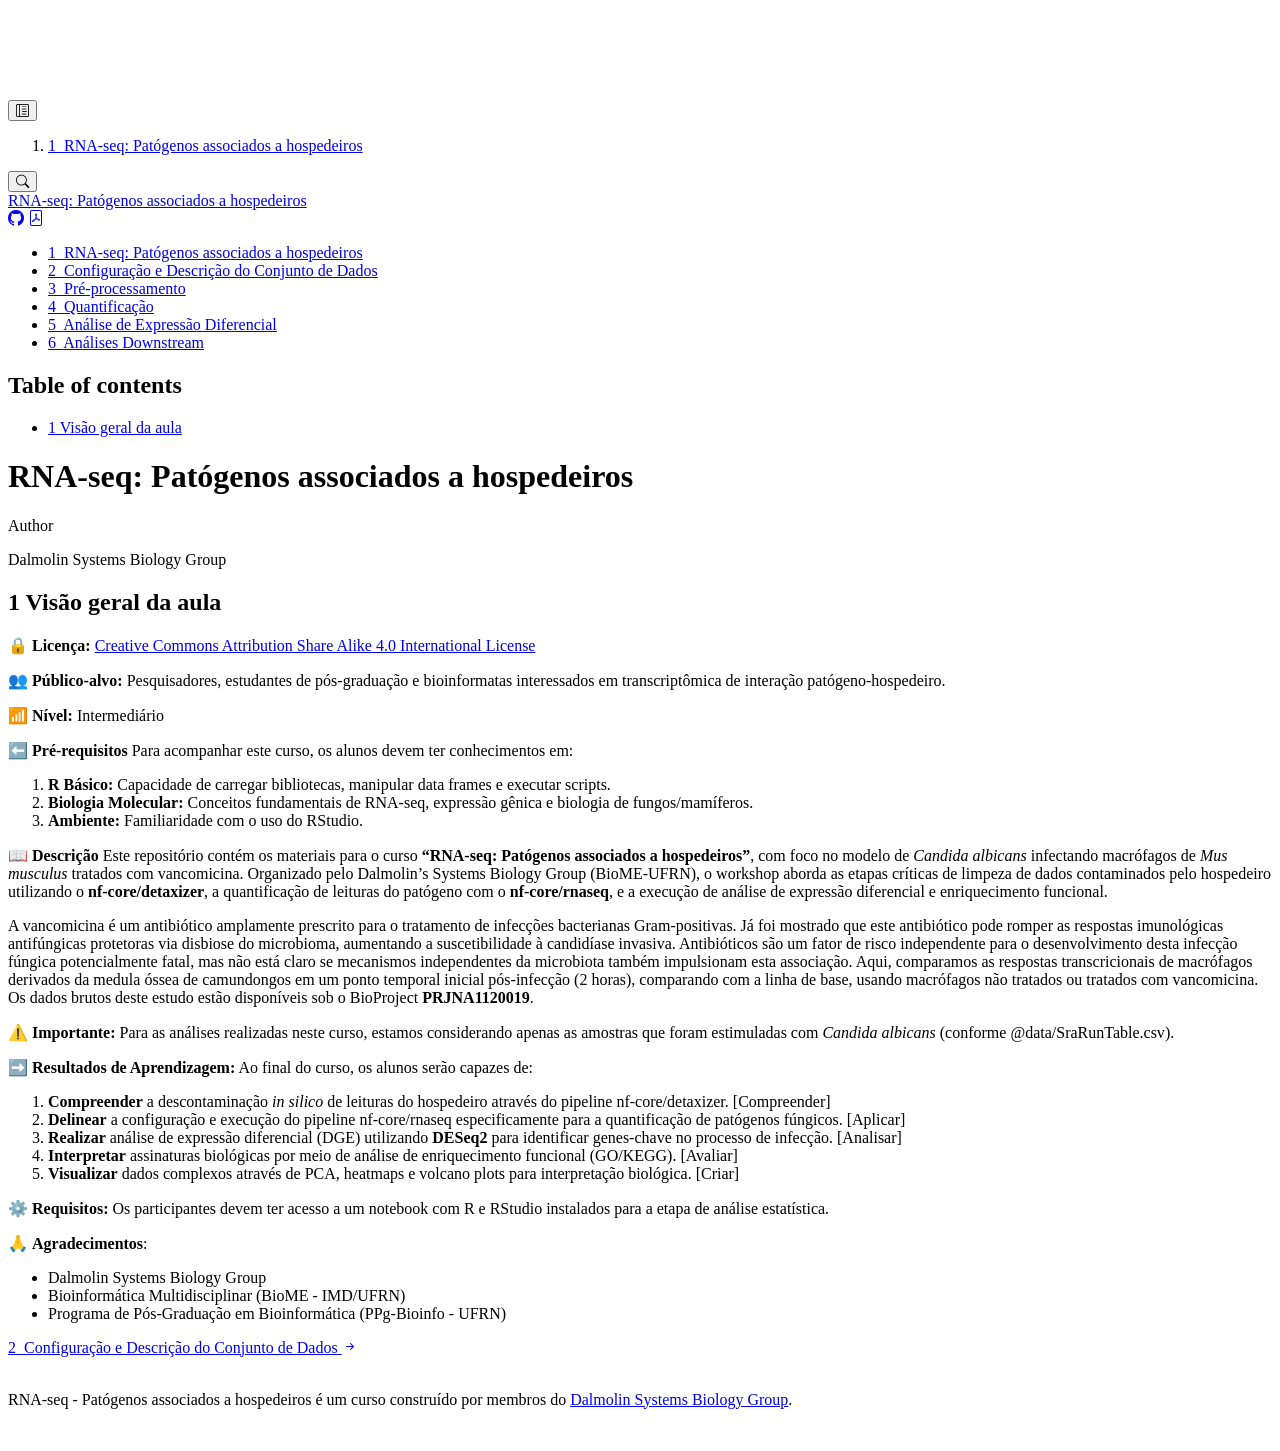
==== commit ee2e75a0: "update fig ranges" ====
--- a/docs/index.html
+++ b/docs/index.html
@@ -2,7 +2,7 @@
 <html xmlns="http://www.w3.org/1999/xhtml" lang="en" xml:lang="en"><head>
 
 <meta charset="utf-8">
-<meta name="generator" content="quarto-1.9.14">
+<meta name="generator" content="quarto-1.9.37">
 
 <meta name="viewport" content="width=device-width, initial-scale=1.0, user-scalable=yes">
 
@@ -10,6 +10,9 @@
 
 <title>RNA-seq: Patógenos associados a hospedeiros</title>
 <style>
+/* Default styles provided by pandoc.
+** See https://pandoc.org/MANUAL.html#variables-for-html for config info.
+*/
 code{white-space: pre-wrap;}
 span.smallcaps{font-variant: small-caps;}
 div.columns{display: flex; gap: min(4vw, 1.5em);}
@@ -35,19 +38,18 @@
 <link href="./content/images/dalmolin_icon.svg" rel="icon" type="image/svg+xml">
 <script src="site_libs/quarto-html/quarto.js" type="module"></script>
 <script src="site_libs/quarto-html/tabsets/tabsets.js" type="module"></script>
-<script src="site_libs/quarto-html/axe/axe-check.js" type="module"></script>
 <script src="site_libs/quarto-html/popper.min.js"></script>
 <script src="site_libs/quarto-html/tippy.umd.min.js"></script>
 <script src="site_libs/quarto-html/anchor.min.js"></script>
 <link href="site_libs/quarto-html/tippy.css" rel="stylesheet">
-<link href="site_libs/quarto-html/quarto-syntax-highlighting-3485b2d93be123e8f777e710cba6c06e.css" rel="stylesheet" class="quarto-color-scheme" id="quarto-text-highlighting-styles">
-<link href="site_libs/quarto-html/quarto-syntax-highlighting-dark-59ef0155341c95c0b31ded8cf1727339.css" rel="stylesheet" class="quarto-color-scheme quarto-color-alternate" id="quarto-text-highlighting-styles">
-<link href="site_libs/quarto-html/quarto-syntax-highlighting-3485b2d93be123e8f777e710cba6c06e.css" rel="stylesheet" class="quarto-color-scheme-extra" id="quarto-text-highlighting-styles">
+<link href="site_libs/quarto-html/quarto-syntax-highlighting-acf12a64177840b8d86f2d4f01b2e9fb.css" rel="stylesheet" class="quarto-color-scheme" id="quarto-text-highlighting-styles">
+<link href="site_libs/quarto-html/quarto-syntax-highlighting-dark-23bbe8b5e4efc1e257f6d59dce478b08.css" rel="stylesheet" class="quarto-color-scheme quarto-color-alternate" id="quarto-text-highlighting-styles">
+<link href="site_libs/quarto-html/quarto-syntax-highlighting-acf12a64177840b8d86f2d4f01b2e9fb.css" rel="stylesheet" class="quarto-color-scheme-extra" id="quarto-text-highlighting-styles">
 <script src="site_libs/bootstrap/bootstrap.min.js"></script>
 <link href="site_libs/bootstrap/bootstrap-icons.css" rel="stylesheet">
-<link href="site_libs/bootstrap/bootstrap-9bbd077d4201944d018d0c4cb6950598.min.css" rel="stylesheet" append-hash="true" class="quarto-color-scheme" id="quarto-bootstrap" data-mode="light">
-<link href="site_libs/bootstrap/bootstrap-dark-19bb26631b5c8e2903ac015273b5d5f6.min.css" rel="stylesheet" append-hash="true" class="quarto-color-scheme quarto-color-alternate" id="quarto-bootstrap" data-mode="dark">
-<link href="site_libs/bootstrap/bootstrap-9bbd077d4201944d018d0c4cb6950598.min.css" rel="stylesheet" append-hash="true" class="quarto-color-scheme-extra" id="quarto-bootstrap" data-mode="light">
+<link href="site_libs/bootstrap/bootstrap-49fd1f1441fd54ec71df2da41e3b08e6.min.css" rel="stylesheet" append-hash="true" class="quarto-color-scheme" id="quarto-bootstrap" data-mode="light">
+<link href="site_libs/bootstrap/bootstrap-dark-9082959d1594bdca9ab86728af60ead1.min.css" rel="stylesheet" append-hash="true" class="quarto-color-scheme quarto-color-alternate" id="quarto-bootstrap" data-mode="dark">
+<link href="site_libs/bootstrap/bootstrap-49fd1f1441fd54ec71df2da41e3b08e6.min.css" rel="stylesheet" append-hash="true" class="quarto-color-scheme-extra" id="quarto-bootstrap" data-mode="light">
 <script id="quarto-search-options" type="application/json">{
   "location": "sidebar",
   "copy-button": false,
--- a/docs/site_libs/quarto-html/quarto-syntax-highlighting-acf12a64177840b8d86f2d4f01b2e9fb.css
+++ b/docs/site_libs/quarto-html/quarto-syntax-highlighting-acf12a64177840b8d86f2d4f01b2e9fb.css
@@ -0,0 +1,210 @@
+/* quarto syntax highlight colors */
+:root {
+  --quarto-hl-al-color: #ff5555;
+  --quarto-hl-an-color: #6a737d;
+  --quarto-hl-at-color: #d73a49;
+  --quarto-hl-bn-color: #005cc5;
+  --quarto-hl-bu-color: #d73a49;
+  --quarto-hl-ch-color: #032f62;
+  --quarto-hl-co-color: #6a737d;
+  --quarto-hl-cv-color: #6a737d;
+  --quarto-hl-cn-color: #005cc5;
+  --quarto-hl-cf-color: #d73a49;
+  --quarto-hl-dt-color: #d73a49;
+  --quarto-hl-dv-color: #005cc5;
+  --quarto-hl-do-color: #6a737d;
+  --quarto-hl-er-color: #ff5555;
+  --quarto-hl-ex-color: #d73a49;
+  --quarto-hl-fl-color: #005cc5;
+  --quarto-hl-fu-color: #6f42c1;
+  --quarto-hl-im-color: #032f62;
+  --quarto-hl-in-color: #6a737d;
+  --quarto-hl-kw-color: #d73a49;
+  --quarto-hl-op-color: #24292e;
+  --quarto-hl-pp-color: #d73a49;
+  --quarto-hl-re-color: #6a737d;
+  --quarto-hl-sc-color: #005cc5;
+  --quarto-hl-ss-color: #032f62;
+  --quarto-hl-st-color: #032f62;
+  --quarto-hl-va-color: #e36209;
+  --quarto-hl-vs-color: #032f62;
+  --quarto-hl-wa-color: #ff5555;
+}
+
+/* other quarto variables */
+:root {
+  --quarto-font-monospace: SFMono-Regular, Menlo, Monaco, Consolas, "Liberation Mono", "Courier New", monospace;
+}
+
+/* syntax highlight based on Pandoc's rules */
+pre > code.sourceCode > span {
+  color: #24292e;
+}
+
+code.sourceCode > span {
+  color: #24292e;
+}
+
+div.sourceCode,
+div.sourceCode pre.sourceCode {
+  color: #24292e;
+}
+
+/* Normal */
+code span {
+  color: #24292e;
+}
+
+/* Alert */
+code span.al {
+  font-weight: bold;
+  color: #ff5555;
+}
+
+/* Annotation */
+code span.an {
+  color: #6a737d;
+}
+
+/* Attribute */
+code span.at {
+  color: #d73a49;
+}
+
+/* BaseN */
+code span.bn {
+  color: #005cc5;
+}
+
+/* BuiltIn */
+code span.bu {
+  color: #d73a49;
+}
+
+/* ControlFlow */
+code span.cf {
+  color: #d73a49;
+}
+
+/* Char */
+code span.ch {
+  color: #032f62;
+}
+
+/* Constant */
+code span.cn {
+  color: #005cc5;
+}
+
+/* Comment */
+code span.co {
+  color: #6a737d;
+}
+
+/* CommentVar */
+code span.cv {
+  color: #6a737d;
+}
+
+/* Documentation */
+code span.do {
+  color: #6a737d;
+}
+
+/* DataType */
+code span.dt {
+  color: #d73a49;
+}
+
+/* DecVal */
+code span.dv {
+  color: #005cc5;
+}
+
+/* Error */
+code span.er {
+  color: #ff5555;
+  text-decoration: underline;
+}
+
+/* Extension */
+code span.ex {
+  font-weight: bold;
+  color: #d73a49;
+}
+
+/* Float */
+code span.fl {
+  color: #005cc5;
+}
+
+/* Function */
+code span.fu {
+  color: #6f42c1;
+}
+
+/* Import */
+code span.im {
+  color: #032f62;
+}
+
+/* Information */
+code span.in {
+  color: #6a737d;
+}
+
+/* Keyword */
+code span.kw {
+  color: #d73a49;
+}
+
+/* Operator */
+code span.op {
+  color: #24292e;
+}
+
+/* Preprocessor */
+code span.pp {
+  color: #d73a49;
+}
+
+/* RegionMarker */
+code span.re {
+  color: #6a737d;
+}
+
+/* SpecialChar */
+code span.sc {
+  color: #005cc5;
+}
+
+/* SpecialString */
+code span.ss {
+  color: #032f62;
+}
+
+/* String */
+code span.st {
+  color: #032f62;
+}
+
+/* Variable */
+code span.va {
+  color: #e36209;
+}
+
+/* VerbatimString */
+code span.vs {
+  color: #032f62;
+}
+
+/* Warning */
+code span.wa {
+  color: #ff5555;
+}
+
+.prevent-inlining {
+  content: "</";
+}
+
+/*# sourceMappingURL=e41d78b1f7017e44483b7fefd7a010af.css.map */
--- a/docs/site_libs/quarto-html/quarto-syntax-highlighting-acf12a64177840b8d86f2d4f01b2e9fb.css
+++ b/docs/site_libs/quarto-html/quarto-syntax-highlighting-acf12a64177840b8d86f2d4f01b2e9fb.css
@@ -0,0 +1,210 @@
+/* quarto syntax highlight colors */
+:root {
+  --quarto-hl-al-color: #ff5555;
+  --quarto-hl-an-color: #6a737d;
+  --quarto-hl-at-color: #d73a49;
+  --quarto-hl-bn-color: #005cc5;
+  --quarto-hl-bu-color: #d73a49;
+  --quarto-hl-ch-color: #032f62;
+  --quarto-hl-co-color: #6a737d;
+  --quarto-hl-cv-color: #6a737d;
+  --quarto-hl-cn-color: #005cc5;
+  --quarto-hl-cf-color: #d73a49;
+  --quarto-hl-dt-color: #d73a49;
+  --quarto-hl-dv-color: #005cc5;
+  --quarto-hl-do-color: #6a737d;
+  --quarto-hl-er-color: #ff5555;
+  --quarto-hl-ex-color: #d73a49;
+  --quarto-hl-fl-color: #005cc5;
+  --quarto-hl-fu-color: #6f42c1;
+  --quarto-hl-im-color: #032f62;
+  --quarto-hl-in-color: #6a737d;
+  --quarto-hl-kw-color: #d73a49;
+  --quarto-hl-op-color: #24292e;
+  --quarto-hl-pp-color: #d73a49;
+  --quarto-hl-re-color: #6a737d;
+  --quarto-hl-sc-color: #005cc5;
+  --quarto-hl-ss-color: #032f62;
+  --quarto-hl-st-color: #032f62;
+  --quarto-hl-va-color: #e36209;
+  --quarto-hl-vs-color: #032f62;
+  --quarto-hl-wa-color: #ff5555;
+}
+
+/* other quarto variables */
+:root {
+  --quarto-font-monospace: SFMono-Regular, Menlo, Monaco, Consolas, "Liberation Mono", "Courier New", monospace;
+}
+
+/* syntax highlight based on Pandoc's rules */
+pre > code.sourceCode > span {
+  color: #24292e;
+}
+
+code.sourceCode > span {
+  color: #24292e;
+}
+
+div.sourceCode,
+div.sourceCode pre.sourceCode {
+  color: #24292e;
+}
+
+/* Normal */
+code span {
+  color: #24292e;
+}
+
+/* Alert */
+code span.al {
+  font-weight: bold;
+  color: #ff5555;
+}
+
+/* Annotation */
+code span.an {
+  color: #6a737d;
+}
+
+/* Attribute */
+code span.at {
+  color: #d73a49;
+}
+
+/* BaseN */
+code span.bn {
+  color: #005cc5;
+}
+
+/* BuiltIn */
+code span.bu {
+  color: #d73a49;
+}
+
+/* ControlFlow */
+code span.cf {
+  color: #d73a49;
+}
+
+/* Char */
+code span.ch {
+  color: #032f62;
+}
+
+/* Constant */
+code span.cn {
+  color: #005cc5;
+}
+
+/* Comment */
+code span.co {
+  color: #6a737d;
+}
+
+/* CommentVar */
+code span.cv {
+  color: #6a737d;
+}
+
+/* Documentation */
+code span.do {
+  color: #6a737d;
+}
+
+/* DataType */
+code span.dt {
+  color: #d73a49;
+}
+
+/* DecVal */
+code span.dv {
+  color: #005cc5;
+}
+
+/* Error */
+code span.er {
+  color: #ff5555;
+  text-decoration: underline;
+}
+
+/* Extension */
+code span.ex {
+  font-weight: bold;
+  color: #d73a49;
+}
+
+/* Float */
+code span.fl {
+  color: #005cc5;
+}
+
+/* Function */
+code span.fu {
+  color: #6f42c1;
+}
+
+/* Import */
+code span.im {
+  color: #032f62;
+}
+
+/* Information */
+code span.in {
+  color: #6a737d;
+}
+
+/* Keyword */
+code span.kw {
+  color: #d73a49;
+}
+
+/* Operator */
+code span.op {
+  color: #24292e;
+}
+
+/* Preprocessor */
+code span.pp {
+  color: #d73a49;
+}
+
+/* RegionMarker */
+code span.re {
+  color: #6a737d;
+}
+
+/* SpecialChar */
+code span.sc {
+  color: #005cc5;
+}
+
+/* SpecialString */
+code span.ss {
+  color: #032f62;
+}
+
+/* String */
+code span.st {
+  color: #032f62;
+}
+
+/* Variable */
+code span.va {
+  color: #e36209;
+}
+
+/* VerbatimString */
+code span.vs {
+  color: #032f62;
+}
+
+/* Warning */
+code span.wa {
+  color: #ff5555;
+}
+
+.prevent-inlining {
+  content: "</";
+}
+
+/*# sourceMappingURL=e41d78b1f7017e44483b7fefd7a010af.css.map */
